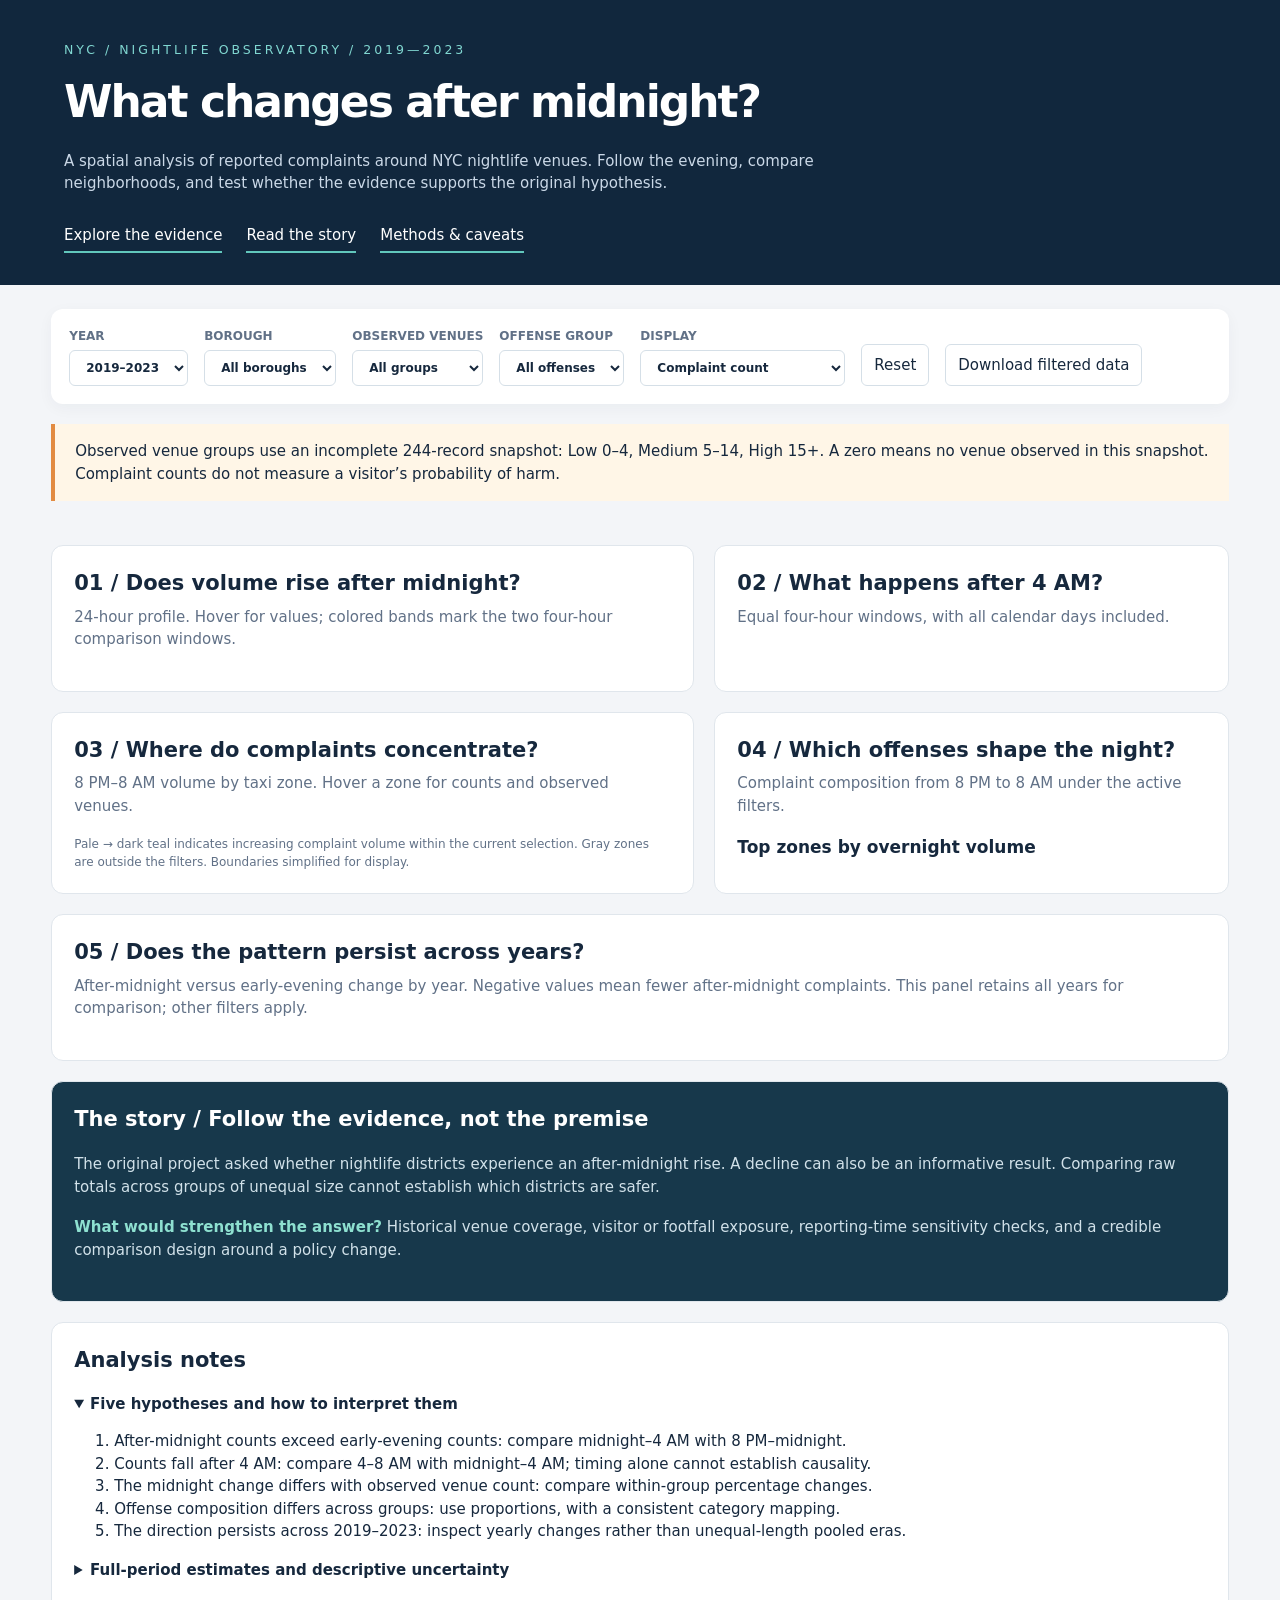
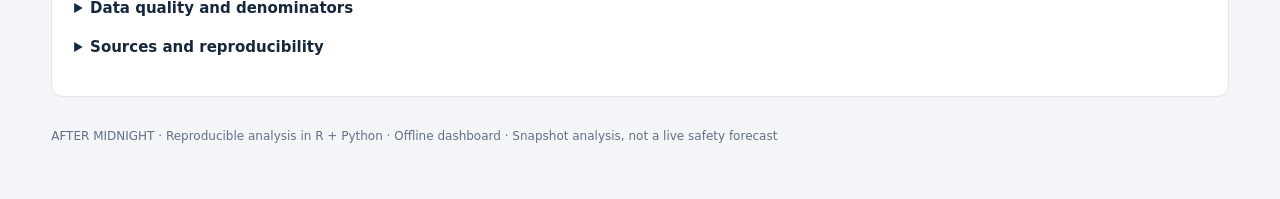
==== python/dashboard.html @ 9c0d2d2e "Add reproducible R and Python nightlife analysis with interactive dashboard" ====
<!doctype html><html lang="en"><meta charset="utf-8"><meta name="viewport" content="width=device-width,initial-scale=1"><title>After Midnight | NYC Nightlife Observatory</title>
<style>
:root{--bg:#f3f5f8;--ink:#16283d;--muted:#617187;--teal:#087f8c;--orange:#e28b42;--purple:#7970bd}*{box-sizing:border-box}body{margin:0;background:var(--bg);color:var(--ink);font:15px/1.5 system-ui,sans-serif}header{padding:38px 5vw 32px;background:#11273d;color:white}header small{letter-spacing:3px;color:#80d7d1}h1{font-size:44px;letter-spacing:-2px;margin:8px 0}header p{max-width:850px;color:#cad8e7}nav{display:flex;gap:24px;margin-top:24px}a{color:inherit}nav a{text-decoration:none;border-bottom:2px solid #61c7bc;padding:5px 0}main{max-width:1500px;margin:auto;padding:24px 4vw}.filters{display:flex;flex-wrap:wrap;gap:16px;align-items:end;background:white;padding:18px;border-radius:12px;position:sticky;top:0;z-index:3;box-shadow:0 4px 15px #19364d0b}label{font-size:12px;font-weight:650;color:var(--muted);display:grid;gap:5px}select,button{font:inherit;padding:9px 12px;border:1px solid #d5dfe7;border-radius:6px;background:white;color:var(--ink)}button{cursor:pointer}.cards{display:grid;grid-template-columns:repeat(4,1fr);gap:16px;margin:22px 0}.card,.panel{background:white;border:1px solid #e0e6ec;border-radius:12px;padding:22px}.card strong{display:block;font-size:30px;letter-spacing:-1px}.card span,.sub{font-size:12px;color:var(--muted)}.grid{display:grid;grid-template-columns:1.25fr 1fr;gap:20px;margin:20px 0}h2{font-size:21px;margin:0 0 6px}h3{font-size:17px;margin:0 0 8px}.panel p{color:var(--muted);margin:0 0 18px}.note{background:#fff6e7;border-left:4px solid var(--orange);padding:16px 20px;margin:20px 0}.story{background:#17384b;color:white}.story p{color:#d1e1e9}.story strong{color:#8ee0d0}svg{width:100%;height:auto;display:block}svg text{font-family:system-ui;fill:#627288;font-size:12px}svg .mark{cursor:pointer}svg .mark:hover{opacity:.7}table{width:100%;border-collapse:collapse;font-size:13px}th,td{text-align:left;padding:10px;border-bottom:1px solid #e4eaf0}th{color:var(--muted)}.legend{display:flex;gap:16px;font-size:12px;margin:12px 0}.dot{width:10px;height:10px;display:inline-block;border-radius:50%;margin-right:5px}footer{color:var(--muted);font-size:12px;padding:30px 0}.wide{grid-column:1/-1}#tooltip{position:fixed;pointer-events:none;display:none;background:#10283d;color:white;padding:10px;border-radius:7px;z-index:10;max-width:270px;font-size:13px}details{margin:16px 0}summary{cursor:pointer;font-weight:650}.empty{padding:40px;color:#667} @media(max-width:850px){.grid{grid-template-columns:1fr}.cards{grid-template-columns:1fr 1fr}h1{font-size:34px}.filters{position:static}}
</style>
<header><small>NYC / NIGHTLIFE OBSERVATORY / 2019—2023</small><h1>What changes after midnight?</h1><p>A spatial analysis of reported complaints around NYC nightlife venues. Follow the evening, compare neighborhoods, and test whether the evidence supports the original hypothesis.</p><nav><a href="#explore">Explore the evidence</a><a href="#story">Read the story</a><a href="#methods">Methods & caveats</a></nav></header>
<main><div class="filters"><label>YEAR<select id="year"><option value="all">2019–2023</option><option>2019</option><option>2020</option><option>2021</option><option>2022</option><option>2023</option></select></label><label>BOROUGH<select id="borough"><option value="all">All boroughs</option></select></label><label>OBSERVED VENUES<select id="cohort"><option value="all">All groups</option><option>Low</option><option>Medium</option><option>High</option></select></label><label>OFFENSE GROUP<select id="type"><option value="all">All offenses</option><option>Property</option><option>Violent</option><option>Disorder</option><option>Drug</option><option>Other</option></select></label><label>DISPLAY<select id="metric"><option value="count">Complaint count</option><option value="rate">Per zone / calendar day</option></select></label><button id="reset">Reset</button><button id="download">Download filtered data</button></div>
<div class="note">Observed venue groups use an incomplete 244-record snapshot: Low 0–4, Medium 5–14, High 15+. A zero means no venue observed in this snapshot. Complaint counts do not measure a visitor’s probability of harm.</div>
<div class="cards" id="cards"></div>
<section id="explore" class="grid"><div class="panel"><h2>01 / Does volume rise after midnight?</h2><p>24-hour profile. Hover for values; colored bands mark the two four-hour comparison windows.</p><div id="hour"></div></div><div class="panel"><h2>02 / What happens after 4 AM?</h2><p>Equal four-hour windows, with all calendar days included.</p><div id="windows"></div><p id="answer"></p></div><div class="panel"><h2>03 / Where do complaints concentrate?</h2><p>8 PM–8 AM volume by taxi zone. Hover a zone for counts and observed venues.</p><div id="map"></div><div class="sub">Pale → dark teal indicates increasing complaint volume within the current selection. Gray zones are outside the filters. Boundaries simplified for display.</div></div><div class="panel"><h2>04 / Which offenses shape the night?</h2><p>Complaint composition from 8 PM to 8 AM under the active filters.</p><div id="types"></div><h3>Top zones by overnight volume</h3><div id="ranking"></div></div><div class="panel wide"><h2>05 / Does the pattern persist across years?</h2><p>After-midnight versus early-evening change by year. Negative values mean fewer after-midnight complaints. This panel retains all years for comparison; other filters apply.</p><div id="years"></div></div></section>
<section id="story" class="panel story"><h2>The story / Follow the evidence, not the premise</h2><p id="storyText"></p><p>The original project asked whether nightlife districts experience an after-midnight rise. A decline can also be an informative result. Comparing raw totals across groups of unequal size cannot establish which districts are safer.</p><p><strong>What would strengthen the answer?</strong> Historical venue coverage, visitor or footfall exposure, reporting-time sensitivity checks, and a credible comparison design around a policy change.</p></section>
<section id="methods" class="panel" style="margin-top:20px"><h2>Analysis notes</h2><details open><summary>Five hypotheses and how to interpret them</summary><ol><li>After-midnight counts exceed early-evening counts: compare midnight–4 AM with 8 PM–midnight.</li><li>Counts fall after 4 AM: compare 4–8 AM with midnight–4 AM; timing alone cannot establish causality.</li><li>The midnight change differs with observed venue count: compare within-group percentage changes.</li><li>Offense composition differs across groups: use proportions, with a consistent category mapping.</li><li>The direction persists across 2019–2023: inspect yearly changes rather than unequal-length pooled eras.</li></ol></details><details><summary>Full-period estimates and descriptive uncertainty</summary><p>These estimates use all years, boroughs and offenses, independent of the filters. Paired-month bootstrap, 2,000 draws, seed 9750. Month resampling does not account for serial correlation, venue-selection bias or exposure.</p><div id="inference"></div></details><details><summary>Data quality and denominators</summary><p id="audit"></p><p>Spatial joins use point-in-polygon only. Unmatched and ambiguous points are excluded and counted. Taxi polygons sharing an ID are dissolved. Calendar dates follow recorded occurrence start dates; no overnight business-date reassignment is used. Rates divide counts by selected zones and calendar days, not people. Daylight-saving exposure is not adjusted. Crime categories are analytical groupings, not legal classifications. The historical venue snapshot is applied to all years and does not establish historical venue presence.</p></details><details><summary>Sources and reproducibility</summary><p>Built from the original local RDS snapshots referenced by NightlifeAnalytics.qmd. See the repository README, source audit, data dictionary and source hashes. <a href="https://data.cityofnewyork.us/Public-Safety/NYPD-Complaint-Data-Historic/qgea-i56i/about_data">NYPD data documentation</a> · <a href="https://www.nyc.gov/site/tlc/about/tlc-trip-record-data.page">TLC boundaries</a>. No individual complaint coordinates are embedded in this dashboard.</p></details></section><footer>AFTER MIDNIGHT · Reproducible analysis in R + Python · Offline dashboard · Snapshot analysis, not a live safety forecast</footer></main><div id="tooltip"></div>
<script>
const D=__DATA__;const $=id=>document.getElementById(id), colors=['#087f8c','#e28b42','#7970bd','#698ea5','#adc2c9'];const Z=Object.fromEntries(D.zones.map(z=>[z.LocationID,z]));const fmt=n=>Number(n).toLocaleString(undefined,{maximumFractionDigits:2});const pc=(a,b)=>a?(100*(b/a-1)):null;const pp=n=>n===null?'Not estimable':`${n>0?'+':''}${n.toFixed(1)}%`;const esc=s=>String(s).replaceAll('&','&amp;').replaceAll('<','&lt;').replaceAll('"','&quot;');
[...new Set(D.zones.map(z=>z.borough))].sort().forEach(b=>$('borough').insertAdjacentHTML('beforeend',`<option>${esc(b)}</option>`));
function svg(content,h=270){return `<svg viewBox="0 0 650 ${h}" role="img">${content}</svg>`}function tip(s){return `class="mark" data-tip="${esc(s)}"`}
function bars(values,labels,denom=1){const max=Math.max(...values,1);return svg(values.map((v,i)=>{let y=25+i*44;return `<text x="0" y="${y+18}">${labels[i]}</text><rect ${tip(labels[i]+': '+fmt(v/denom))} x="150" y="${y}" width="${v/max*390}" height="26" rx="4" fill="${colors[i%5]}"/><text x="550" y="${y+18}">${fmt(v/denom)}</text>`}).join(''),values.length*44+45)}
let filtered=[];
function render(){let year=$('year').value,b=$('borough').value,c=$('cohort').value,t=$('type').value;let zs=D.zones.filter(z=>(b==='all'||z.borough===b)&&(c==='all'||z.cohort===c));let ids=new Set(zs.map(z=>z.LocationID));let base=D.rows.filter(r=>ids.has(r[1])&&(t==='all'||r[3]===t));filtered=base.filter(r=>year==='all'||r[0]===+year);let days=year==='all'?1826:(+year===2020?366:365);let den=$('metric').value==='rate'?Math.max(1,zs.length)*days:1;let h=Array(24).fill(0),types={},zone={},night=0;filtered.forEach(r=>{h[r[2]]+=r[4];if(r[2]>=20||r[2]<8){night+=r[4];types[r[3]]=(types[r[3]]||0)+r[4];zone[r[1]]=(zone[r[1]]||0)+r[4]}});let early=h.slice(20).reduce((a,b)=>a+b,0),mid=h.slice(0,4).reduce((a,b)=>a+b,0),late=h.slice(4,8).reduce((a,b)=>a+b,0);let change=pc(early,mid),close=pc(mid,late);$('cards').innerHTML=[[fmt(night),'Overnight complaints · 8 PM–8 AM'],[pp(change),'Midnight vs early evening'],[pp(close),'4–8 AM vs midnight–4 AM'],[zs.length,'Taxi zones in selection']].map(([v,l])=>`<div class="card"><strong>${v}</strong><span>${l}</span></div>`).join('');
let max=Math.max(...h,1),pts=h.map((v,i)=>`${45+i*24.5},${235-v/max*185}`);$('hour').innerHTML=svg(`<rect x="44" y="30" width="88" height="205" fill="#e8f4f2"/><rect x="535" y="30" width="88" height="205" fill="#fff1e3"/>`+[0,.5,1].map(f=>`<line x1="45" x2="615" y1="${235-f*185}" y2="${235-f*185}" stroke="#e2e8ee"/><text x="0" y="${239-f*185}">${fmt(max*f/den)}</text>`).join('')+`<polyline points="${pts.join(' ')}" fill="none" stroke="#087f8c" stroke-width="3"/>`+h.map((v,i)=>`<circle ${tip(`${i}:00 — ${fmt(v/den)} ${den===1?'complaints':'per zone/day'}`)} cx="${45+i*24.5}" cy="${235-v/max*185}" r="4" fill="#087f8c"/>`+(i%4===0?`<text x="${40+i*24.5}" y="260">${i}:00</text>`:'')).join(''));
$('windows').innerHTML=bars([early,mid,late],['8 PM–midnight','Midnight–4 AM','4 AM–8 AM'],den);$('answer').textContent=`After-midnight change: ${pp(change)}. Post-4 AM change: ${pp(close)}. ${den===1?'Values are complaint counts.':'Values are complaints per zone per calendar day in each four-hour window.'}`;
let tv=Object.entries(types).sort((a,b)=>b[1]-a[1]);$('types').innerHTML=tv.length?bars(tv.map(x=>x[1]/night*100),tv.map(x=>x[0]+' (%)')):'<p class="empty">No complaints in this selection.</p>';
$('ranking').innerHTML='<table><tr><th>Taxi zone</th><th>Complaints</th><th>Observed venues</th></tr>'+Object.entries(zone).sort((a,b)=>b[1]-a[1]).slice(0,6).map(([id,n])=>`<tr><td>${esc(Z[id].zone)}</td><td>${fmt(n)}</td><td>${Z[id].venues}</td></tr>`).join('')+'</table>';
let zmax=Math.max(...Object.values(zone),1);let project=([lon,lat])=>[(lon+74.27)*1040+10,(40.93-lat)*1370+10];let path=ring=>ring.map((p,i)=>(i?'L':'M')+project(p).map(x=>x.toFixed(1)).join(',')).join(' ')+'Z';$('map').innerHTML=svg(D.geo.features.map(f=>{let id=f.properties.LocationID,g=f.geometry;let rings=g.type==='MultiPolygon'?g.coordinates.flat():g.coordinates;let n=zone[id]||0;return `<path ${tip(`${Z[id].zone}: ${fmt(n)} overnight complaints; ${Z[id].venues} observed venues`)} d="${rings.map(path).join(' ')}" fill="${ids.has(id)?`hsl(184 65% ${94-58*Math.sqrt(n/zmax)}%)`:'#e9edf1'}" stroke="white" stroke-width=".7" fill-rule="evenodd"/>`}).join(''),590);
let yr=[2019,2020,2021,2022,2023].map(y=>{let a=0,m=0;base.forEach(r=>{if(r[0]===y){if(r[2]>=20)a+=r[4];if(r[2]<4)m+=r[4]}});return [y,pc(a,m)]});$('years').innerHTML='<table><tr>'+yr.map(([y])=>`<th>${y}</th>`).join('')+'</tr><tr>'+yr.map(([y,v])=>`<td style="font-size:26px;color:var(--teal)">${pp(v)}</td>`).join('')+'</tr></table>';
$('storyText').innerHTML=`In the current selection, <strong>${fmt(early)}</strong> complaints occurred from 8 PM to midnight, compared with <strong>${fmt(mid)}</strong> from midnight to 4 AM: <strong>${pp(change)}</strong>. The next four hours contain <strong>${fmt(late)}</strong> complaints. ${change===null?'The baseline is zero, so a percentage change cannot be calculated.':change<0?'The after-midnight increase hypothesis is not supported by these descriptive counts.':'The observed count rises after midnight, but this alone does not establish a nightlife effect.'}`;
}
$('inference').innerHTML='<table><tr><th>Group</th><th>Zones</th><th>Midnight change</th><th>95% interval</th></tr>'+D.findings.map(f=>`<tr><td>${f.cohort}</td><td>${f.zones}</td><td>${pp(f.change)}</td><td>${pp(f.interval[0])} to ${pp(f.interval[1])}</td></tr>`).join('')+'</table>';
$('audit').textContent=`Raw records: ${fmt(D.audit.raw_rows)}. Duplicate complaint IDs removed: ${fmt(D.audit.duplicate_ids)}. Invalid/out-of-scope records: ${fmt(D.audit.invalid_or_outside_scope)}. Unmatched spatial records: ${fmt(D.audit.unmatched_complaints)}. Matched records: ${fmt(D.audit.matched_rows)}. Venue points unmatched: ${D.audit.venues_unmatched}.`;
document.querySelectorAll('select').forEach(e=>e.onchange=render);$('reset').onclick=()=>{document.querySelectorAll('select').forEach(e=>e.selectedIndex=0);render()};$('download').onclick=()=>{let csv='year,zone_id,hour,offense_group,complaints\n'+filtered.map(r=>r.join(',')).join('\n');let a=document.createElement('a'),u=URL.createObjectURL(new Blob([csv],{type:'text/csv'}));a.href=u;a.download='filtered-complaints.csv';a.click();setTimeout(()=>URL.revokeObjectURL(u),1000)};
document.addEventListener('mousemove',e=>{let el=e.target.closest('[data-tip]');$('tooltip').style.display=el?'block':'none';if(el){$('tooltip').textContent=el.dataset.tip;$('tooltip').style.left=Math.min(e.clientX+12,innerWidth-280)+'px';$('tooltip').style.top=Math.min(e.clientY+12,innerHeight-100)+'px'}});render();
</script></html>
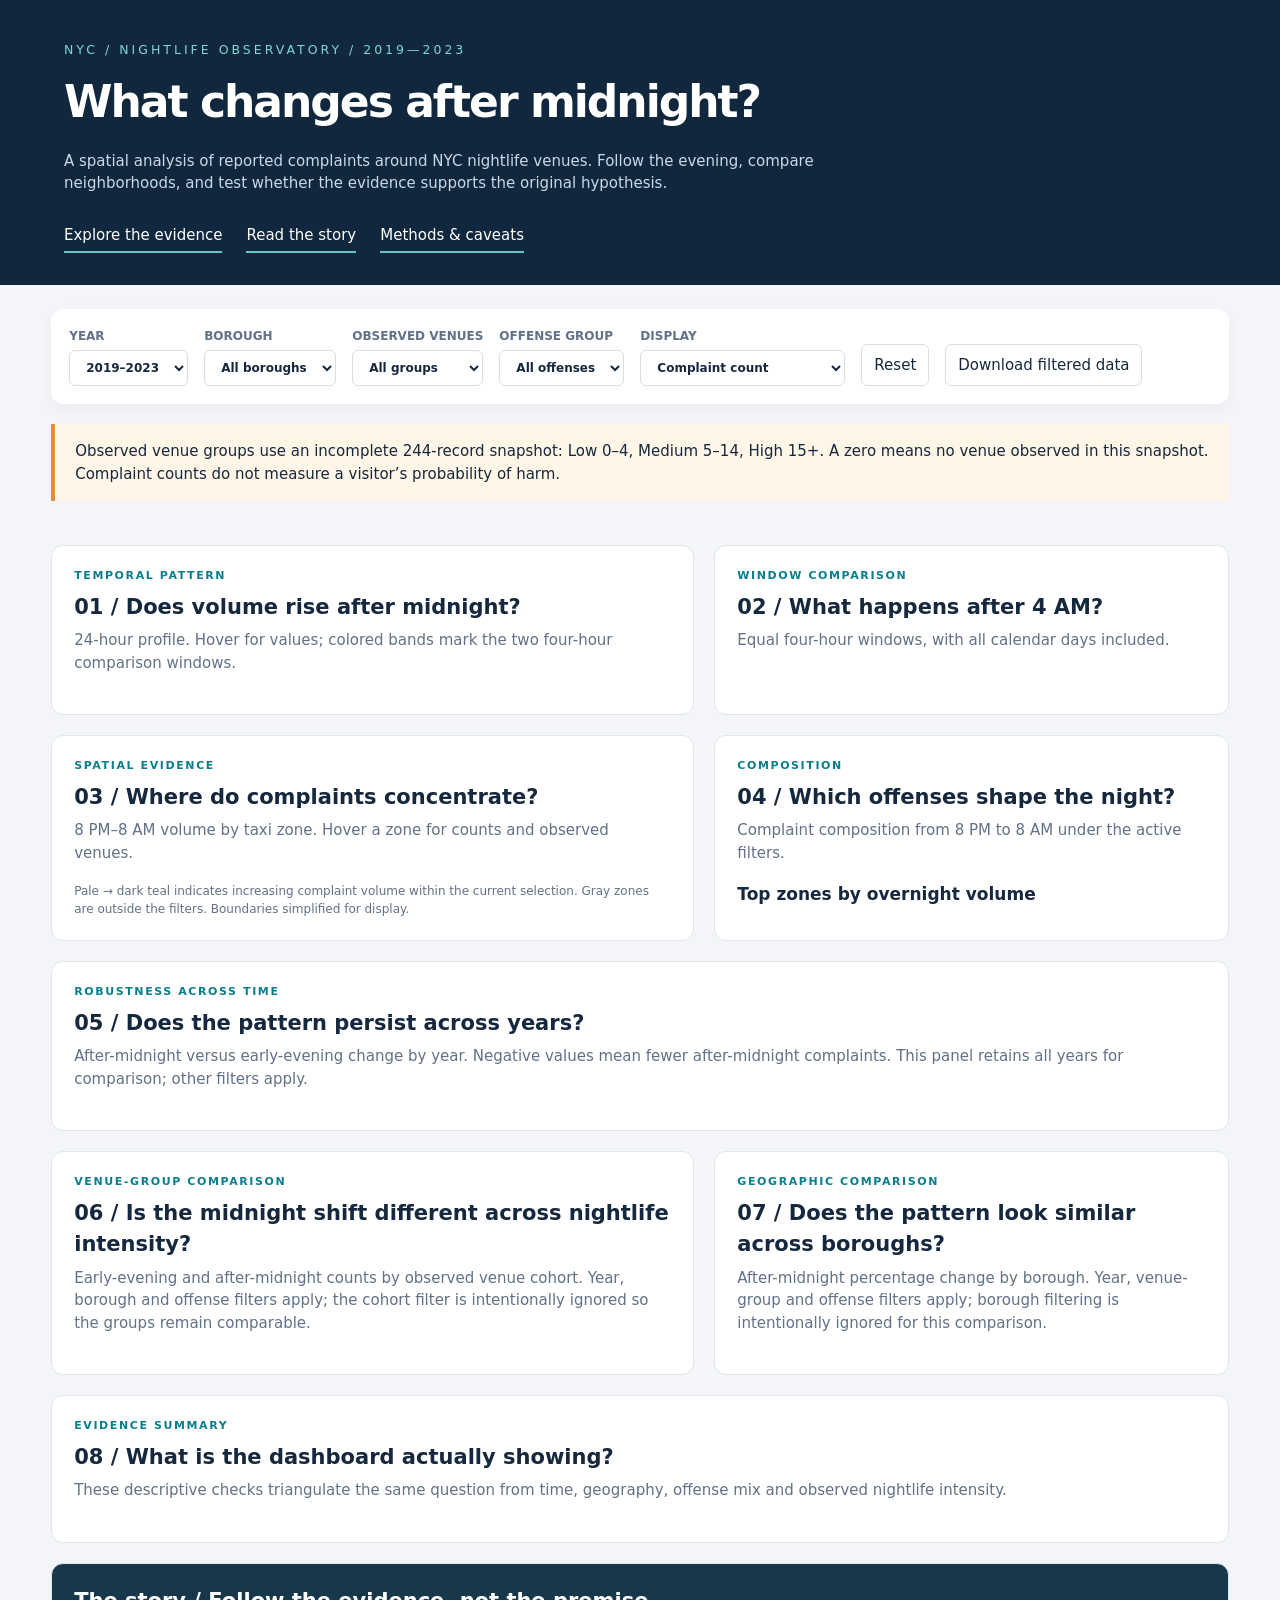
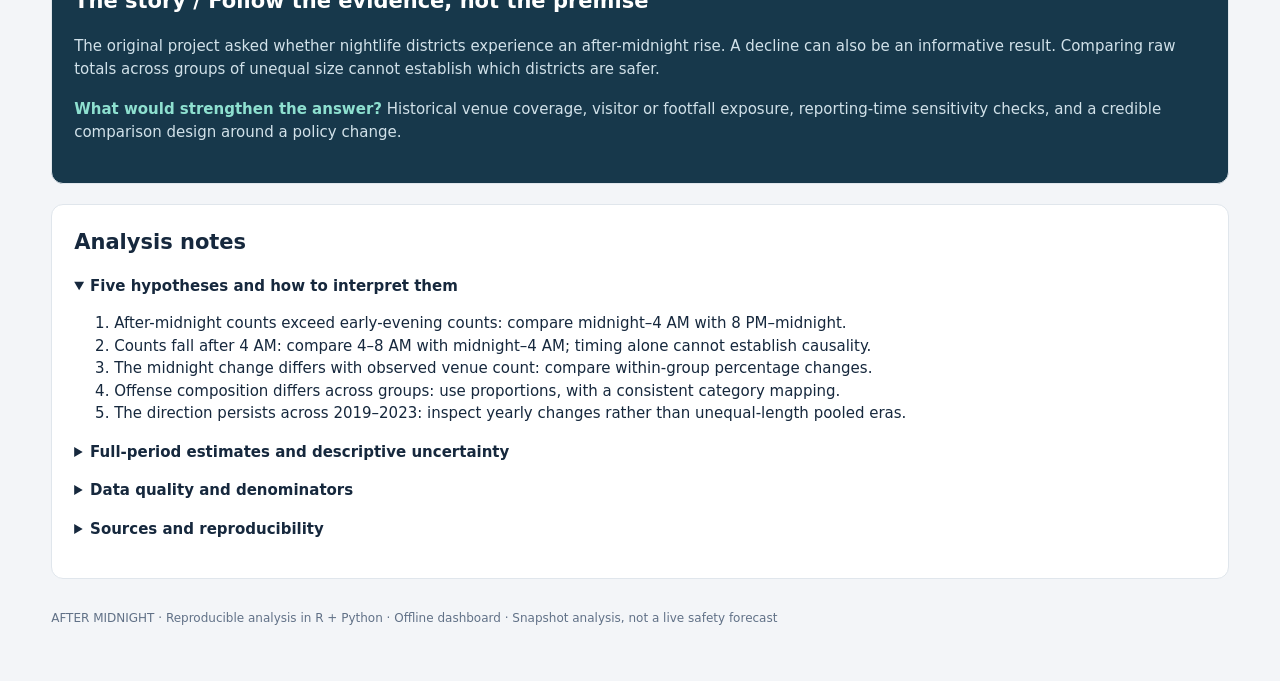
==== commit 6d7f0cee: "feat: deepen dashboard visual evidence" ====
--- a/python/dashboard.html
+++ b/python/dashboard.html
@@ -1,12 +1,12 @@
 <!doctype html><html lang="en"><meta charset="utf-8"><meta name="viewport" content="width=device-width,initial-scale=1"><title>After Midnight | NYC Nightlife Observatory</title>
 <style>
-:root{--bg:#f3f5f8;--ink:#16283d;--muted:#617187;--teal:#087f8c;--orange:#e28b42;--purple:#7970bd}*{box-sizing:border-box}body{margin:0;background:var(--bg);color:var(--ink);font:15px/1.5 system-ui,sans-serif}header{padding:38px 5vw 32px;background:#11273d;color:white}header small{letter-spacing:3px;color:#80d7d1}h1{font-size:44px;letter-spacing:-2px;margin:8px 0}header p{max-width:850px;color:#cad8e7}nav{display:flex;gap:24px;margin-top:24px}a{color:inherit}nav a{text-decoration:none;border-bottom:2px solid #61c7bc;padding:5px 0}main{max-width:1500px;margin:auto;padding:24px 4vw}.filters{display:flex;flex-wrap:wrap;gap:16px;align-items:end;background:white;padding:18px;border-radius:12px;position:sticky;top:0;z-index:3;box-shadow:0 4px 15px #19364d0b}label{font-size:12px;font-weight:650;color:var(--muted);display:grid;gap:5px}select,button{font:inherit;padding:9px 12px;border:1px solid #d5dfe7;border-radius:6px;background:white;color:var(--ink)}button{cursor:pointer}.cards{display:grid;grid-template-columns:repeat(4,1fr);gap:16px;margin:22px 0}.card,.panel{background:white;border:1px solid #e0e6ec;border-radius:12px;padding:22px}.card strong{display:block;font-size:30px;letter-spacing:-1px}.card span,.sub{font-size:12px;color:var(--muted)}.grid{display:grid;grid-template-columns:1.25fr 1fr;gap:20px;margin:20px 0}h2{font-size:21px;margin:0 0 6px}h3{font-size:17px;margin:0 0 8px}.panel p{color:var(--muted);margin:0 0 18px}.note{background:#fff6e7;border-left:4px solid var(--orange);padding:16px 20px;margin:20px 0}.story{background:#17384b;color:white}.story p{color:#d1e1e9}.story strong{color:#8ee0d0}svg{width:100%;height:auto;display:block}svg text{font-family:system-ui;fill:#627288;font-size:12px}svg .mark{cursor:pointer}svg .mark:hover{opacity:.7}table{width:100%;border-collapse:collapse;font-size:13px}th,td{text-align:left;padding:10px;border-bottom:1px solid #e4eaf0}th{color:var(--muted)}.legend{display:flex;gap:16px;font-size:12px;margin:12px 0}.dot{width:10px;height:10px;display:inline-block;border-radius:50%;margin-right:5px}footer{color:var(--muted);font-size:12px;padding:30px 0}.wide{grid-column:1/-1}#tooltip{position:fixed;pointer-events:none;display:none;background:#10283d;color:white;padding:10px;border-radius:7px;z-index:10;max-width:270px;font-size:13px}details{margin:16px 0}summary{cursor:pointer;font-weight:650}.empty{padding:40px;color:#667} @media(max-width:850px){.grid{grid-template-columns:1fr}.cards{grid-template-columns:1fr 1fr}h1{font-size:34px}.filters{position:static}}
+:root{--bg:#f3f5f8;--ink:#16283d;--muted:#617187;--teal:#087f8c;--orange:#e28b42;--purple:#7970bd}*{box-sizing:border-box}body{margin:0;background:var(--bg);color:var(--ink);font:15px/1.5 system-ui,sans-serif}header{padding:38px 5vw 32px;background:#11273d;color:white}header small{letter-spacing:3px;color:#80d7d1}h1{font-size:44px;letter-spacing:-2px;margin:8px 0}header p{max-width:850px;color:#cad8e7}nav{display:flex;gap:24px;margin-top:24px}a{color:inherit}nav a{text-decoration:none;border-bottom:2px solid #61c7bc;padding:5px 0}main{max-width:1500px;margin:auto;padding:24px 4vw}.filters{display:flex;flex-wrap:wrap;gap:16px;align-items:end;background:white;padding:18px;border-radius:12px;position:sticky;top:0;z-index:3;box-shadow:0 4px 15px #19364d0b}label{font-size:12px;font-weight:650;color:var(--muted);display:grid;gap:5px}select,button{font:inherit;padding:9px 12px;border:1px solid #d5dfe7;border-radius:6px;background:white;color:var(--ink)}button{cursor:pointer}.cards{display:grid;grid-template-columns:repeat(4,1fr);gap:16px;margin:22px 0}.card,.panel{background:white;border:1px solid #e0e6ec;border-radius:12px;padding:22px}.card strong{display:block;font-size:30px;letter-spacing:-1px}.card span,.sub{font-size:12px;color:var(--muted)}.card{position:relative;overflow:hidden}.card:after{content:'';position:absolute;left:0;right:0;bottom:0;height:3px;background:linear-gradient(90deg,var(--teal),#61c7bc)}.grid{display:grid;grid-template-columns:1.25fr 1fr;gap:20px;margin:20px 0}h2{font-size:21px;margin:0 0 6px}h3{font-size:17px;margin:0 0 8px}.panel p{color:var(--muted);margin:0 0 18px}.note{background:#fff6e7;border-left:4px solid var(--orange);padding:16px 20px;margin:20px 0}.story{background:#17384b;color:white}.story p{color:#d1e1e9}.story strong{color:#8ee0d0}svg{width:100%;height:auto;display:block}svg text{font-family:system-ui;fill:#627288;font-size:12px}svg .mark{cursor:pointer}svg .mark:hover{opacity:.7}table{width:100%;border-collapse:collapse;font-size:13px}th,td{text-align:left;padding:10px;border-bottom:1px solid #e4eaf0}th{color:var(--muted)}.legend{display:flex;gap:16px;font-size:12px;margin:12px 0}.dot{width:10px;height:10px;display:inline-block;border-radius:50%;margin-right:5px}footer{color:var(--muted);font-size:12px;padding:30px 0}.wide{grid-column:1/-1}.eyebrow{font-size:11px;font-weight:750;letter-spacing:1.6px;text-transform:uppercase;color:var(--teal);margin-bottom:7px}.evidence-grid{display:grid;grid-template-columns:repeat(3,1fr);gap:14px;margin:16px 0 0}.evidence{background:#f7fafc;border:1px solid #e1e9ef;border-radius:10px;padding:14px}.evidence strong{display:block;font-size:18px;color:var(--ink)}.evidence span{font-size:12px;color:var(--muted)}#tooltip{position:fixed;pointer-events:none;display:none;background:#10283d;color:white;padding:10px;border-radius:7px;z-index:10;max-width:270px;font-size:13px}details{margin:16px 0}summary{cursor:pointer;font-weight:650}.empty{padding:40px;color:#667} @media(max-width:850px){.grid{grid-template-columns:1fr}.cards{grid-template-columns:1fr 1fr}.evidence-grid{grid-template-columns:1fr}h1{font-size:34px}.filters{position:static}}
 </style>
 <header><small>NYC / NIGHTLIFE OBSERVATORY / 2019—2023</small><h1>What changes after midnight?</h1><p>A spatial analysis of reported complaints around NYC nightlife venues. Follow the evening, compare neighborhoods, and test whether the evidence supports the original hypothesis.</p><nav><a href="#explore">Explore the evidence</a><a href="#story">Read the story</a><a href="#methods">Methods & caveats</a></nav></header>
 <main><div class="filters"><label>YEAR<select id="year"><option value="all">2019–2023</option><option>2019</option><option>2020</option><option>2021</option><option>2022</option><option>2023</option></select></label><label>BOROUGH<select id="borough"><option value="all">All boroughs</option></select></label><label>OBSERVED VENUES<select id="cohort"><option value="all">All groups</option><option>Low</option><option>Medium</option><option>High</option></select></label><label>OFFENSE GROUP<select id="type"><option value="all">All offenses</option><option>Property</option><option>Violent</option><option>Disorder</option><option>Drug</option><option>Other</option></select></label><label>DISPLAY<select id="metric"><option value="count">Complaint count</option><option value="rate">Per zone / calendar day</option></select></label><button id="reset">Reset</button><button id="download">Download filtered data</button></div>
 <div class="note">Observed venue groups use an incomplete 244-record snapshot: Low 0–4, Medium 5–14, High 15+. A zero means no venue observed in this snapshot. Complaint counts do not measure a visitor’s probability of harm.</div>
 <div class="cards" id="cards"></div>
-<section id="explore" class="grid"><div class="panel"><h2>01 / Does volume rise after midnight?</h2><p>24-hour profile. Hover for values; colored bands mark the two four-hour comparison windows.</p><div id="hour"></div></div><div class="panel"><h2>02 / What happens after 4 AM?</h2><p>Equal four-hour windows, with all calendar days included.</p><div id="windows"></div><p id="answer"></p></div><div class="panel"><h2>03 / Where do complaints concentrate?</h2><p>8 PM–8 AM volume by taxi zone. Hover a zone for counts and observed venues.</p><div id="map"></div><div class="sub">Pale → dark teal indicates increasing complaint volume within the current selection. Gray zones are outside the filters. Boundaries simplified for display.</div></div><div class="panel"><h2>04 / Which offenses shape the night?</h2><p>Complaint composition from 8 PM to 8 AM under the active filters.</p><div id="types"></div><h3>Top zones by overnight volume</h3><div id="ranking"></div></div><div class="panel wide"><h2>05 / Does the pattern persist across years?</h2><p>After-midnight versus early-evening change by year. Negative values mean fewer after-midnight complaints. This panel retains all years for comparison; other filters apply.</p><div id="years"></div></div></section>
+<section id="explore" class="grid"><div class="panel"><div class="eyebrow">Temporal pattern</div><h2>01 / Does volume rise after midnight?</h2><p>24-hour profile. Hover for values; colored bands mark the two four-hour comparison windows.</p><div id="hour"></div></div><div class="panel"><div class="eyebrow">Window comparison</div><h2>02 / What happens after 4 AM?</h2><p>Equal four-hour windows, with all calendar days included.</p><div id="windows"></div><p id="answer"></p></div><div class="panel"><div class="eyebrow">Spatial evidence</div><h2>03 / Where do complaints concentrate?</h2><p>8 PM–8 AM volume by taxi zone. Hover a zone for counts and observed venues.</p><div id="map"></div><div class="sub">Pale → dark teal indicates increasing complaint volume within the current selection. Gray zones are outside the filters. Boundaries simplified for display.</div></div><div class="panel"><div class="eyebrow">Composition</div><h2>04 / Which offenses shape the night?</h2><p>Complaint composition from 8 PM to 8 AM under the active filters.</p><div id="types"></div><h3>Top zones by overnight volume</h3><div id="ranking"></div></div><div class="panel wide"><div class="eyebrow">Robustness across time</div><h2>05 / Does the pattern persist across years?</h2><p>After-midnight versus early-evening change by year. Negative values mean fewer after-midnight complaints. This panel retains all years for comparison; other filters apply.</p><div id="years"></div></div><div class="panel"><div class="eyebrow">Venue-group comparison</div><h2>06 / Is the midnight shift different across nightlife intensity?</h2><p>Early-evening and after-midnight counts by observed venue cohort. Year, borough and offense filters apply; the cohort filter is intentionally ignored so the groups remain comparable.</p><div id="cohorts"></div></div><div class="panel"><div class="eyebrow">Geographic comparison</div><h2>07 / Does the pattern look similar across boroughs?</h2><p>After-midnight percentage change by borough. Year, venue-group and offense filters apply; borough filtering is intentionally ignored for this comparison.</p><div id="boroughs"></div></div><div class="panel wide"><div class="eyebrow">Evidence summary</div><h2>08 / What is the dashboard actually showing?</h2><p>These descriptive checks triangulate the same question from time, geography, offense mix and observed nightlife intensity.</p><div class="evidence-grid" id="evidence"></div></div></section>
 <section id="story" class="panel story"><h2>The story / Follow the evidence, not the premise</h2><p id="storyText"></p><p>The original project asked whether nightlife districts experience an after-midnight rise. A decline can also be an informative result. Comparing raw totals across groups of unequal size cannot establish which districts are safer.</p><p><strong>What would strengthen the answer?</strong> Historical venue coverage, visitor or footfall exposure, reporting-time sensitivity checks, and a credible comparison design around a policy change.</p></section>
 <section id="methods" class="panel" style="margin-top:20px"><h2>Analysis notes</h2><details open><summary>Five hypotheses and how to interpret them</summary><ol><li>After-midnight counts exceed early-evening counts: compare midnight–4 AM with 8 PM–midnight.</li><li>Counts fall after 4 AM: compare 4–8 AM with midnight–4 AM; timing alone cannot establish causality.</li><li>The midnight change differs with observed venue count: compare within-group percentage changes.</li><li>Offense composition differs across groups: use proportions, with a consistent category mapping.</li><li>The direction persists across 2019–2023: inspect yearly changes rather than unequal-length pooled eras.</li></ol></details><details><summary>Full-period estimates and descriptive uncertainty</summary><p>These estimates use all years, boroughs and offenses, independent of the filters. Paired-month bootstrap, 2,000 draws, seed 9750. Month resampling does not account for serial correlation, venue-selection bias or exposure.</p><div id="inference"></div></details><details><summary>Data quality and denominators</summary><p id="audit"></p><p>Spatial joins use point-in-polygon only. Unmatched and ambiguous points are excluded and counted. Taxi polygons sharing an ID are dissolved. Calendar dates follow recorded occurrence start dates; no overnight business-date reassignment is used. Rates divide counts by selected zones and calendar days, not people. Daylight-saving exposure is not adjusted. Crime categories are analytical groupings, not legal classifications. The historical venue snapshot is applied to all years and does not establish historical venue presence.</p></details><details><summary>Sources and reproducibility</summary><p>Built from the original local RDS snapshots referenced by NightlifeAnalytics.qmd. See the repository README, source audit, data dictionary and source hashes. <a href="https://data.cityofnewyork.us/Public-Safety/NYPD-Complaint-Data-Historic/qgea-i56i/about_data">NYPD data documentation</a> · <a href="https://www.nyc.gov/site/tlc/about/tlc-trip-record-data.page">TLC boundaries</a>. No individual complaint coordinates are embedded in this dashboard.</p></details></section><footer>AFTER MIDNIGHT · Reproducible analysis in R + Python · Offline dashboard · Snapshot analysis, not a live safety forecast</footer></main><div id="tooltip"></div>
 <script>
@@ -22,6 +22,9 @@
 $('ranking').innerHTML='<table><tr><th>Taxi zone</th><th>Complaints</th><th>Observed venues</th></tr>'+Object.entries(zone).sort((a,b)=>b[1]-a[1]).slice(0,6).map(([id,n])=>`<tr><td>${esc(Z[id].zone)}</td><td>${fmt(n)}</td><td>${Z[id].venues}</td></tr>`).join('')+'</table>';
 let zmax=Math.max(...Object.values(zone),1);let project=([lon,lat])=>[(lon+74.27)*1040+10,(40.93-lat)*1370+10];let path=ring=>ring.map((p,i)=>(i?'L':'M')+project(p).map(x=>x.toFixed(1)).join(',')).join(' ')+'Z';$('map').innerHTML=svg(D.geo.features.map(f=>{let id=f.properties.LocationID,g=f.geometry;let rings=g.type==='MultiPolygon'?g.coordinates.flat():g.coordinates;let n=zone[id]||0;return `<path ${tip(`${Z[id].zone}: ${fmt(n)} overnight complaints; ${Z[id].venues} observed venues`)} d="${rings.map(path).join(' ')}" fill="${ids.has(id)?`hsl(184 65% ${94-58*Math.sqrt(n/zmax)}%)`:'#e9edf1'}" stroke="white" stroke-width=".7" fill-rule="evenodd"/>`}).join(''),590);
 let yr=[2019,2020,2021,2022,2023].map(y=>{let a=0,m=0;base.forEach(r=>{if(r[0]===y){if(r[2]>=20)a+=r[4];if(r[2]<4)m+=r[4]}});return [y,pc(a,m)]});$('years').innerHTML='<table><tr>'+yr.map(([y])=>`<th>${y}</th>`).join('')+'</tr><tr>'+yr.map(([y,v])=>`<td style="font-size:26px;color:var(--teal)">${pp(v)}</td>`).join('')+'</tr></table>';
+let cohortRows=['Low','Medium','High'].map(g=>{let gids=new Set(D.zones.filter(z=>(b==='all'||z.borough===b)&&z.cohort===g).map(z=>z.LocationID)),a=0,m=0;D.rows.forEach(r=>{if(gids.has(r[1])&&(year==='all'||r[0]===+year)&&(t==='all'||r[3]===t)){if(r[2]>=20)a+=r[4];if(r[2]<4)m+=r[4]}});return [g,a,m,pc(a,m)]});let cohortMax=Math.max(...cohortRows.flatMap(x=>[x[1],x[2]]),1);$('cohorts').innerHTML=svg(cohortRows.map((x,i)=>{let y=35+i*72,wa=x[1]/cohortMax*330,wm=x[2]/cohortMax*330;return `<text x="0" y="${y+14}">${x[0]}</text><rect ${tip(`${x[0]} early evening: ${fmt(x[1])}`)} x="95" y="${y}" width="${wa}" height="18" rx="3" fill="#e28b42"/><rect ${tip(`${x[0]} after midnight: ${fmt(x[2])}`)} x="95" y="${y+25}" width="${wm}" height="18" rx="3" fill="#087f8c"/><text x="440" y="${y+31}" style="font-size:16px;fill:#16283d">${pp(x[3])}</text>`}).join('')+`<text x="95" y="255">orange = 8 PM–midnight · teal = midnight–4 AM · label = change</text>`,275);
+let boroughRows=[...new Set(D.zones.map(z=>z.borough))].sort().map(bg=>{let bids=new Set(D.zones.filter(z=>z.borough===bg&&(c==='all'||z.cohort===c)).map(z=>z.LocationID)),a=0,m=0;D.rows.forEach(r=>{if(bids.has(r[1])&&(year==='all'||r[0]===+year)&&(t==='all'||r[3]===t)){if(r[2]>=20)a+=r[4];if(r[2]<4)m+=r[4]}});return [bg,pc(a,m),a,m]}).filter(x=>x[1]!==null);let lim=Math.max(10,...boroughRows.map(x=>Math.abs(x[1])));$('boroughs').innerHTML=svg(boroughRows.map((x,i)=>{let y=30+i*42,w=Math.abs(x[1])/lim*225,x0=x[1]<0?320-w:320;return `<text x="0" y="${y+17}">${x[0]}</text><rect ${tip(`${x[0]}: ${pp(x[1])}; early ${fmt(x[2])}, midnight ${fmt(x[3])}`)} x="${x0}" y="${y}" width="${w}" height="24" rx="3" fill="${x[1]<0?'#087f8c':'#e28b42'}"/><text x="560" y="${y+17}">${pp(x[1])}</text>`}).join('')+`<line x1="320" x2="320" y1="15" y2="${35+boroughRows.length*42}" stroke="#9eabb6"/><text x="270" y="${35+boroughRows.length*42}">fewer after midnight</text><text x="330" y="${35+boroughRows.length*42}">more</text>`,70+boroughRows.length*42);
+let negativeYears=yr.filter(x=>x[1]!==null&&x[1]<0).length,topType=tv.length?tv[0][0]:'None',topShare=tv.length?tv[0][1]/night*100:0;$('evidence').innerHTML=`<div class="evidence"><strong>${negativeYears}/5 years</strong><span>show fewer complaints after midnight for the active geography/offense selection.</span></div><div class="evidence"><strong>${topType} · ${topShare.toFixed(1)}%</strong><span>is the largest overnight offense group in the active selection.</span></div><div class="evidence"><strong>${zs.length} zones</strong><span>contribute to the current view, making the denominator visible instead of comparing unequal groups blindly.</span></div>`;
 $('storyText').innerHTML=`In the current selection, <strong>${fmt(early)}</strong> complaints occurred from 8 PM to midnight, compared with <strong>${fmt(mid)}</strong> from midnight to 4 AM: <strong>${pp(change)}</strong>. The next four hours contain <strong>${fmt(late)}</strong> complaints. ${change===null?'The baseline is zero, so a percentage change cannot be calculated.':change<0?'The after-midnight increase hypothesis is not supported by these descriptive counts.':'The observed count rises after midnight, but this alone does not establish a nightlife effect.'}`;
 }
 $('inference').innerHTML='<table><tr><th>Group</th><th>Zones</th><th>Midnight change</th><th>95% interval</th></tr>'+D.findings.map(f=>`<tr><td>${f.cohort}</td><td>${f.zones}</td><td>${pp(f.change)}</td><td>${pp(f.interval[0])} to ${pp(f.interval[1])}</td></tr>`).join('')+'</table>';
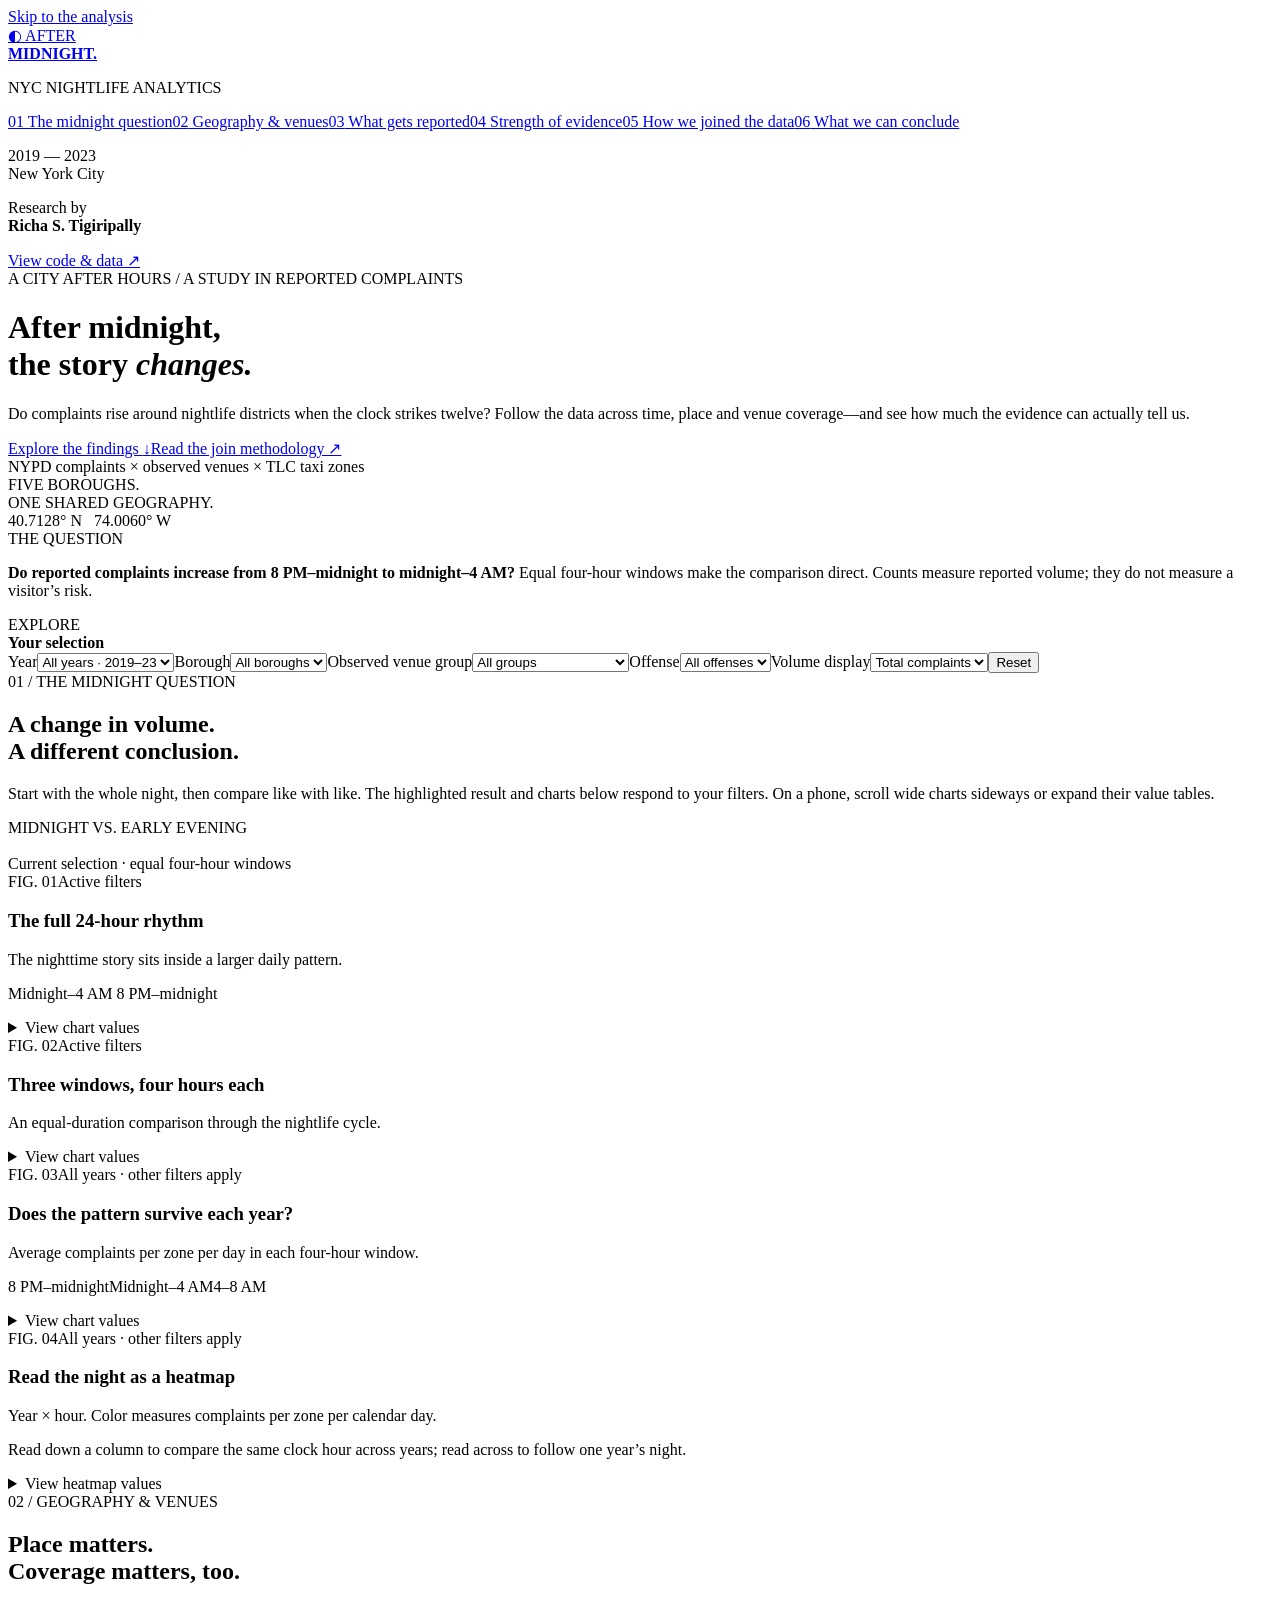
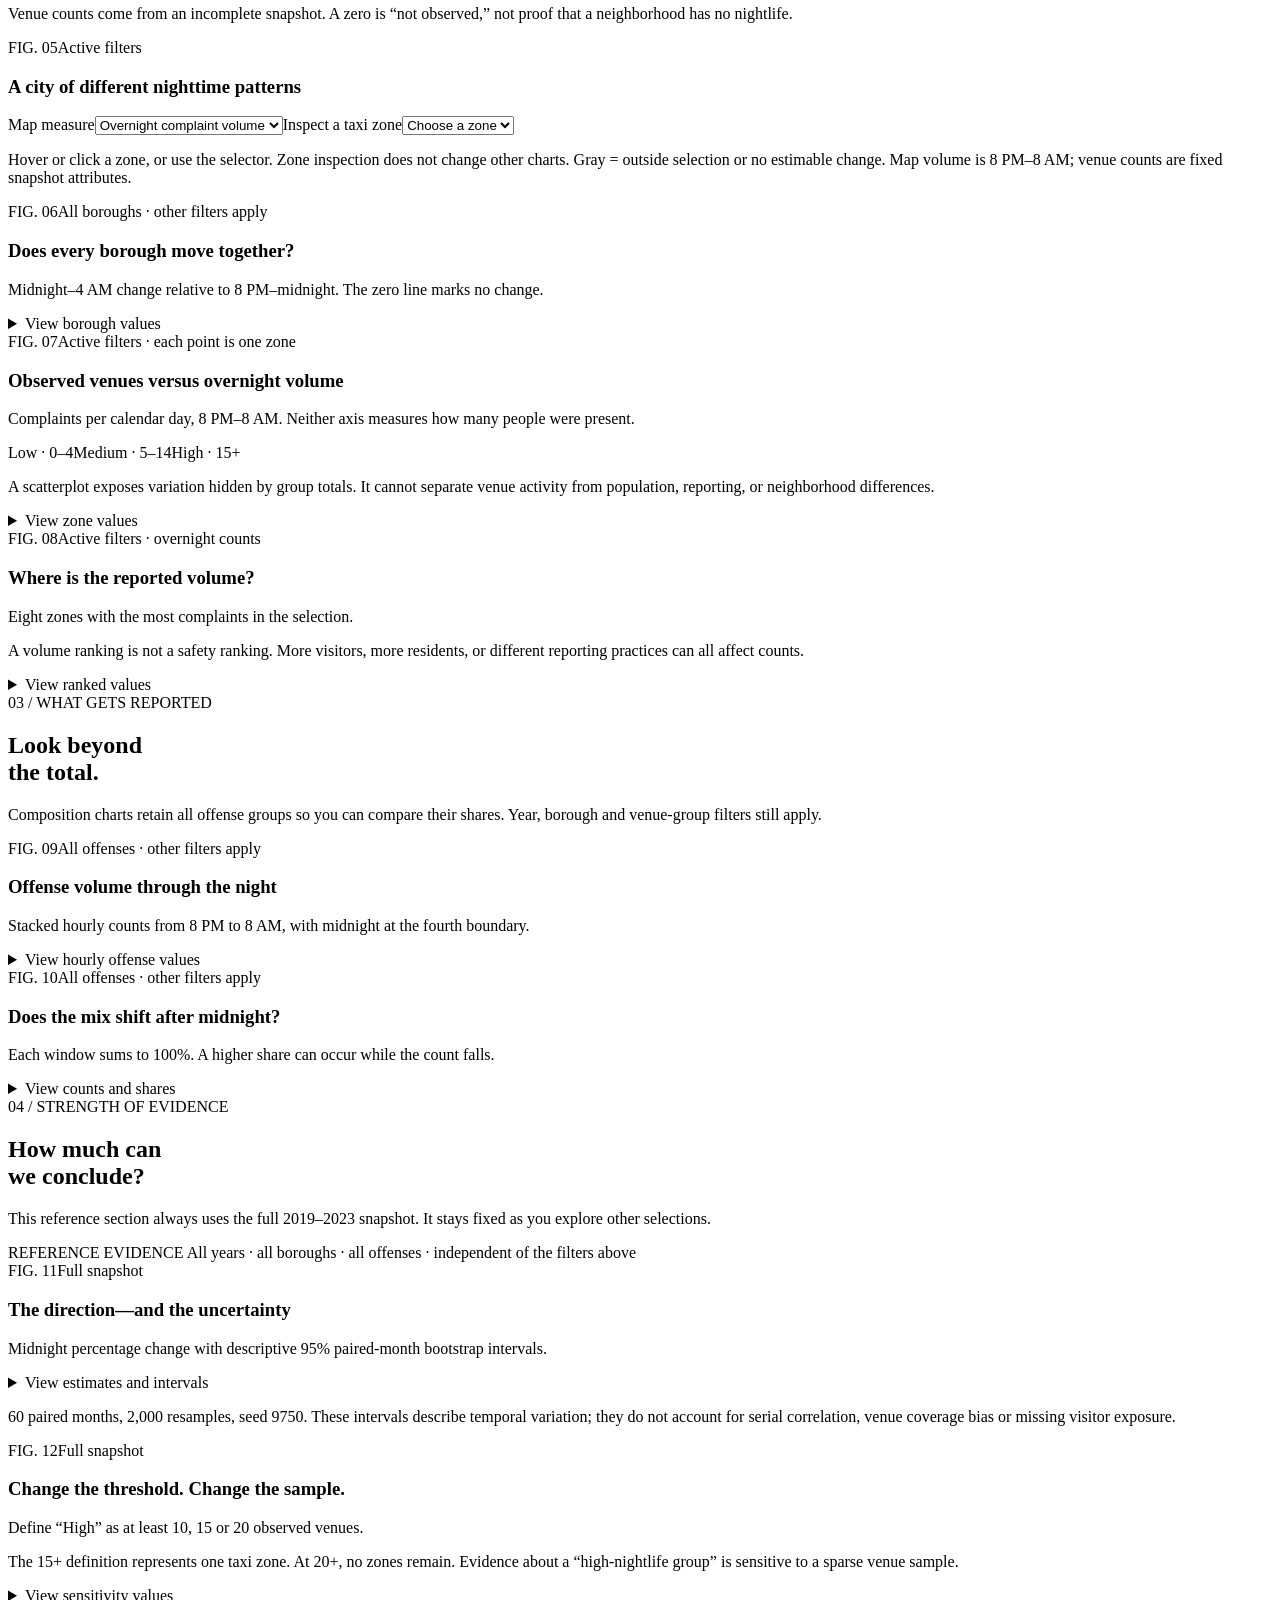
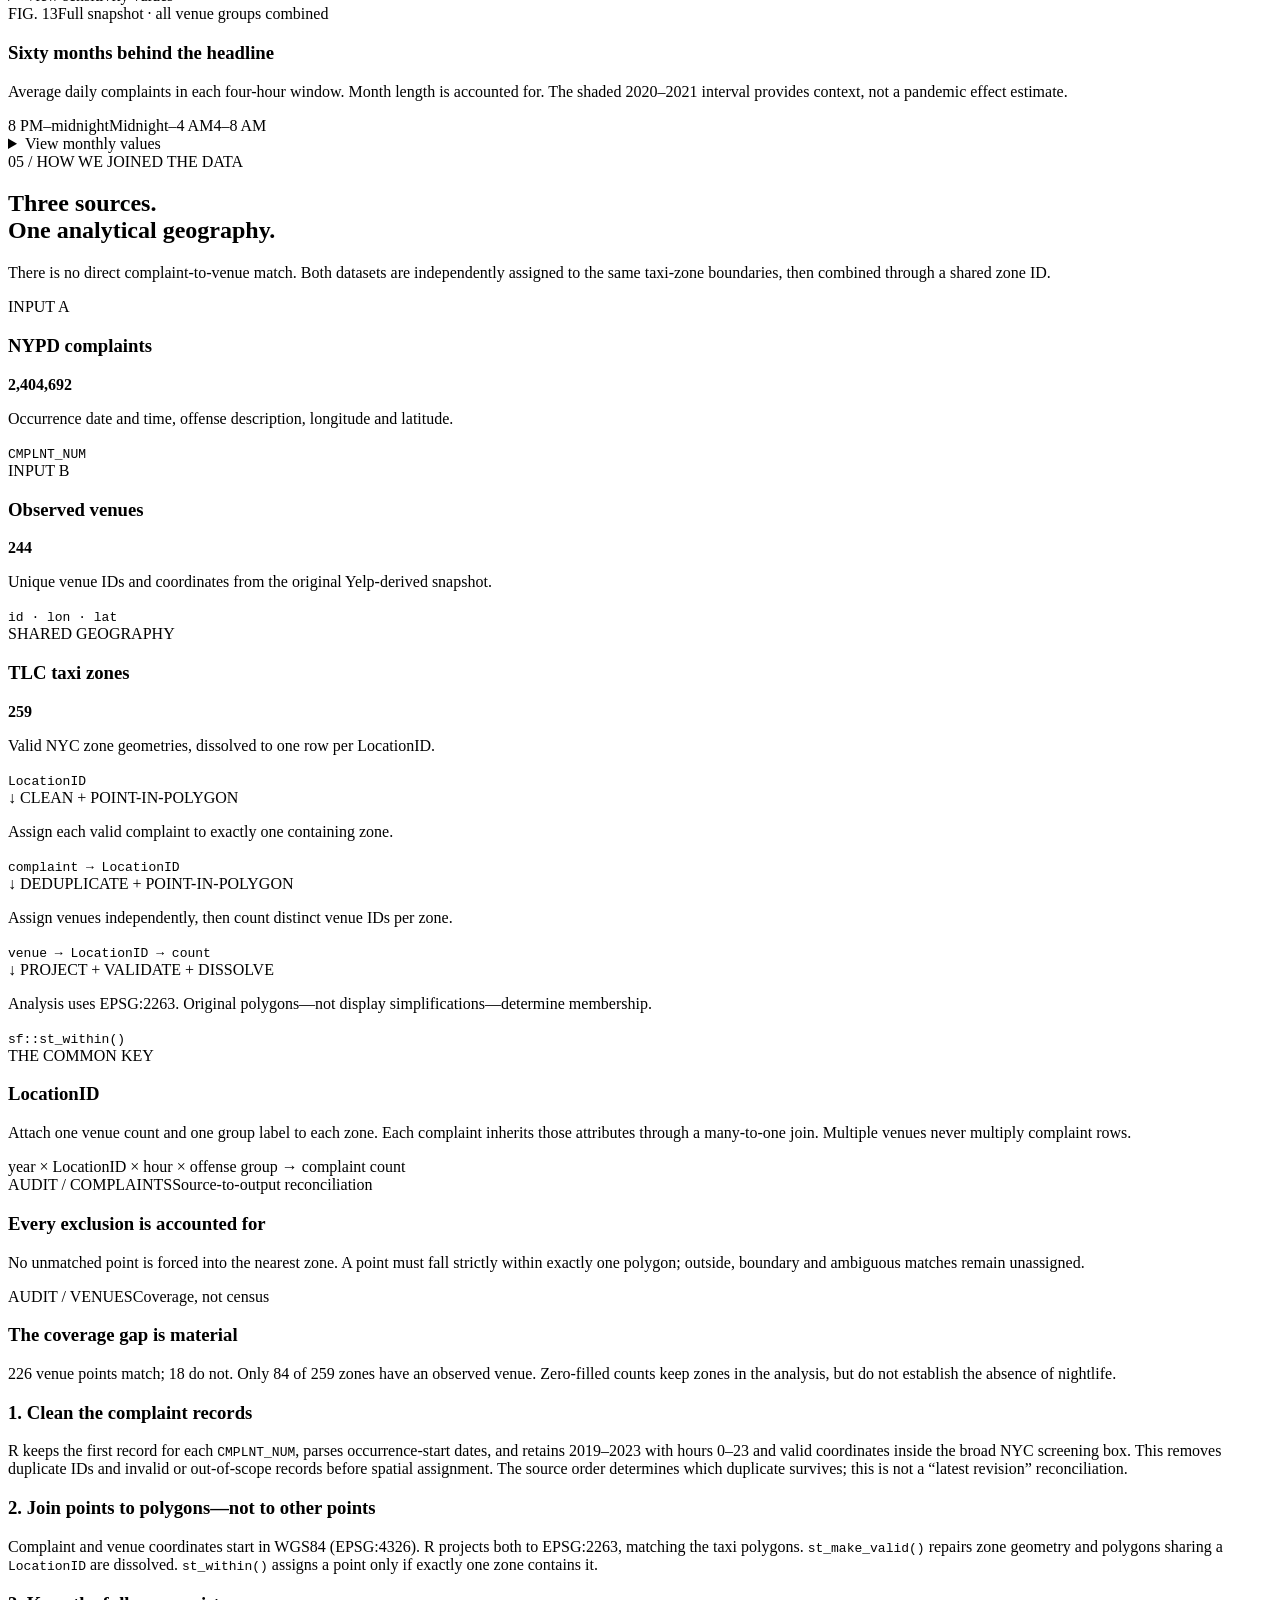
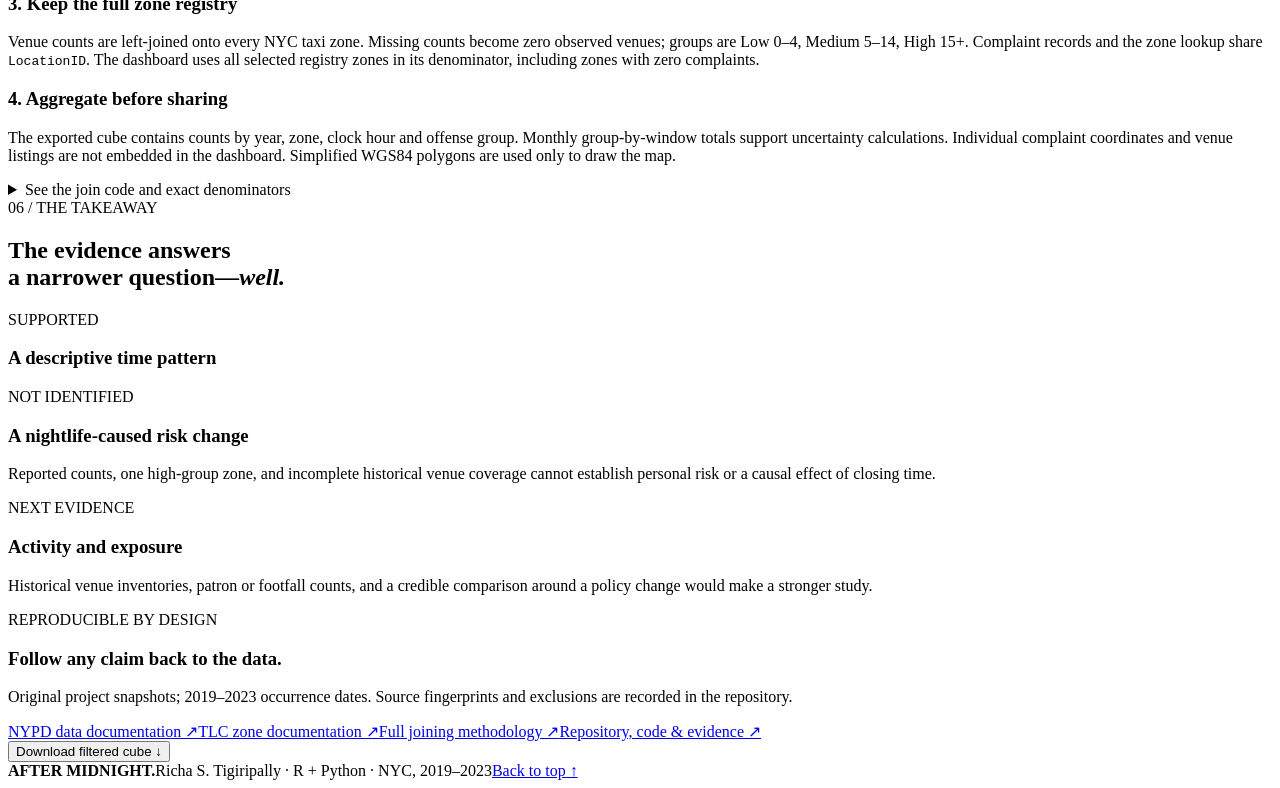
==== commit 1b0e8a4c: "Redesign nightlife dashboard with 13 figures, richer evidence and join methodology" ====
--- a/python/dashboard.html
+++ b/python/dashboard.html
@@ -1,34 +1,43 @@
-<!doctype html><html lang="en"><meta charset="utf-8"><meta name="viewport" content="width=device-width,initial-scale=1"><title>After Midnight | NYC Nightlife Observatory</title>
-<style>
-:root{--bg:#f3f5f8;--ink:#16283d;--muted:#617187;--teal:#087f8c;--orange:#e28b42;--purple:#7970bd}*{box-sizing:border-box}body{margin:0;background:var(--bg);color:var(--ink);font:15px/1.5 system-ui,sans-serif}header{padding:38px 5vw 32px;background:#11273d;color:white}header small{letter-spacing:3px;color:#80d7d1}h1{font-size:44px;letter-spacing:-2px;margin:8px 0}header p{max-width:850px;color:#cad8e7}nav{display:flex;gap:24px;margin-top:24px}a{color:inherit}nav a{text-decoration:none;border-bottom:2px solid #61c7bc;padding:5px 0}main{max-width:1500px;margin:auto;padding:24px 4vw}.filters{display:flex;flex-wrap:wrap;gap:16px;align-items:end;background:white;padding:18px;border-radius:12px;position:sticky;top:0;z-index:3;box-shadow:0 4px 15px #19364d0b}label{font-size:12px;font-weight:650;color:var(--muted);display:grid;gap:5px}select,button{font:inherit;padding:9px 12px;border:1px solid #d5dfe7;border-radius:6px;background:white;color:var(--ink)}button{cursor:pointer}.cards{display:grid;grid-template-columns:repeat(4,1fr);gap:16px;margin:22px 0}.card,.panel{background:white;border:1px solid #e0e6ec;border-radius:12px;padding:22px}.card strong{display:block;font-size:30px;letter-spacing:-1px}.card span,.sub{font-size:12px;color:var(--muted)}.card{position:relative;overflow:hidden}.card:after{content:'';position:absolute;left:0;right:0;bottom:0;height:3px;background:linear-gradient(90deg,var(--teal),#61c7bc)}.grid{display:grid;grid-template-columns:1.25fr 1fr;gap:20px;margin:20px 0}h2{font-size:21px;margin:0 0 6px}h3{font-size:17px;margin:0 0 8px}.panel p{color:var(--muted);margin:0 0 18px}.note{background:#fff6e7;border-left:4px solid var(--orange);padding:16px 20px;margin:20px 0}.story{background:#17384b;color:white}.story p{color:#d1e1e9}.story strong{color:#8ee0d0}svg{width:100%;height:auto;display:block}svg text{font-family:system-ui;fill:#627288;font-size:12px}svg .mark{cursor:pointer}svg .mark:hover{opacity:.7}table{width:100%;border-collapse:collapse;font-size:13px}th,td{text-align:left;padding:10px;border-bottom:1px solid #e4eaf0}th{color:var(--muted)}.legend{display:flex;gap:16px;font-size:12px;margin:12px 0}.dot{width:10px;height:10px;display:inline-block;border-radius:50%;margin-right:5px}footer{color:var(--muted);font-size:12px;padding:30px 0}.wide{grid-column:1/-1}.eyebrow{font-size:11px;font-weight:750;letter-spacing:1.6px;text-transform:uppercase;color:var(--teal);margin-bottom:7px}.evidence-grid{display:grid;grid-template-columns:repeat(3,1fr);gap:14px;margin:16px 0 0}.evidence{background:#f7fafc;border:1px solid #e1e9ef;border-radius:10px;padding:14px}.evidence strong{display:block;font-size:18px;color:var(--ink)}.evidence span{font-size:12px;color:var(--muted)}#tooltip{position:fixed;pointer-events:none;display:none;background:#10283d;color:white;padding:10px;border-radius:7px;z-index:10;max-width:270px;font-size:13px}details{margin:16px 0}summary{cursor:pointer;font-weight:650}.empty{padding:40px;color:#667} @media(max-width:850px){.grid{grid-template-columns:1fr}.cards{grid-template-columns:1fr 1fr}.evidence-grid{grid-template-columns:1fr}h1{font-size:34px}.filters{position:static}}
-</style>
-<header><small>NYC / NIGHTLIFE OBSERVATORY / 2019—2023</small><h1>What changes after midnight?</h1><p>A spatial analysis of reported complaints around NYC nightlife venues. Follow the evening, compare neighborhoods, and test whether the evidence supports the original hypothesis.</p><nav><a href="#explore">Explore the evidence</a><a href="#story">Read the story</a><a href="#methods">Methods & caveats</a></nav></header>
-<main><div class="filters"><label>YEAR<select id="year"><option value="all">2019–2023</option><option>2019</option><option>2020</option><option>2021</option><option>2022</option><option>2023</option></select></label><label>BOROUGH<select id="borough"><option value="all">All boroughs</option></select></label><label>OBSERVED VENUES<select id="cohort"><option value="all">All groups</option><option>Low</option><option>Medium</option><option>High</option></select></label><label>OFFENSE GROUP<select id="type"><option value="all">All offenses</option><option>Property</option><option>Violent</option><option>Disorder</option><option>Drug</option><option>Other</option></select></label><label>DISPLAY<select id="metric"><option value="count">Complaint count</option><option value="rate">Per zone / calendar day</option></select></label><button id="reset">Reset</button><button id="download">Download filtered data</button></div>
-<div class="note">Observed venue groups use an incomplete 244-record snapshot: Low 0–4, Medium 5–14, High 15+. A zero means no venue observed in this snapshot. Complaint counts do not measure a visitor’s probability of harm.</div>
-<div class="cards" id="cards"></div>
-<section id="explore" class="grid"><div class="panel"><div class="eyebrow">Temporal pattern</div><h2>01 / Does volume rise after midnight?</h2><p>24-hour profile. Hover for values; colored bands mark the two four-hour comparison windows.</p><div id="hour"></div></div><div class="panel"><div class="eyebrow">Window comparison</div><h2>02 / What happens after 4 AM?</h2><p>Equal four-hour windows, with all calendar days included.</p><div id="windows"></div><p id="answer"></p></div><div class="panel"><div class="eyebrow">Spatial evidence</div><h2>03 / Where do complaints concentrate?</h2><p>8 PM–8 AM volume by taxi zone. Hover a zone for counts and observed venues.</p><div id="map"></div><div class="sub">Pale → dark teal indicates increasing complaint volume within the current selection. Gray zones are outside the filters. Boundaries simplified for display.</div></div><div class="panel"><div class="eyebrow">Composition</div><h2>04 / Which offenses shape the night?</h2><p>Complaint composition from 8 PM to 8 AM under the active filters.</p><div id="types"></div><h3>Top zones by overnight volume</h3><div id="ranking"></div></div><div class="panel wide"><div class="eyebrow">Robustness across time</div><h2>05 / Does the pattern persist across years?</h2><p>After-midnight versus early-evening change by year. Negative values mean fewer after-midnight complaints. This panel retains all years for comparison; other filters apply.</p><div id="years"></div></div><div class="panel"><div class="eyebrow">Venue-group comparison</div><h2>06 / Is the midnight shift different across nightlife intensity?</h2><p>Early-evening and after-midnight counts by observed venue cohort. Year, borough and offense filters apply; the cohort filter is intentionally ignored so the groups remain comparable.</p><div id="cohorts"></div></div><div class="panel"><div class="eyebrow">Geographic comparison</div><h2>07 / Does the pattern look similar across boroughs?</h2><p>After-midnight percentage change by borough. Year, venue-group and offense filters apply; borough filtering is intentionally ignored for this comparison.</p><div id="boroughs"></div></div><div class="panel wide"><div class="eyebrow">Evidence summary</div><h2>08 / What is the dashboard actually showing?</h2><p>These descriptive checks triangulate the same question from time, geography, offense mix and observed nightlife intensity.</p><div class="evidence-grid" id="evidence"></div></div></section>
-<section id="story" class="panel story"><h2>The story / Follow the evidence, not the premise</h2><p id="storyText"></p><p>The original project asked whether nightlife districts experience an after-midnight rise. A decline can also be an informative result. Comparing raw totals across groups of unequal size cannot establish which districts are safer.</p><p><strong>What would strengthen the answer?</strong> Historical venue coverage, visitor or footfall exposure, reporting-time sensitivity checks, and a credible comparison design around a policy change.</p></section>
-<section id="methods" class="panel" style="margin-top:20px"><h2>Analysis notes</h2><details open><summary>Five hypotheses and how to interpret them</summary><ol><li>After-midnight counts exceed early-evening counts: compare midnight–4 AM with 8 PM–midnight.</li><li>Counts fall after 4 AM: compare 4–8 AM with midnight–4 AM; timing alone cannot establish causality.</li><li>The midnight change differs with observed venue count: compare within-group percentage changes.</li><li>Offense composition differs across groups: use proportions, with a consistent category mapping.</li><li>The direction persists across 2019–2023: inspect yearly changes rather than unequal-length pooled eras.</li></ol></details><details><summary>Full-period estimates and descriptive uncertainty</summary><p>These estimates use all years, boroughs and offenses, independent of the filters. Paired-month bootstrap, 2,000 draws, seed 9750. Month resampling does not account for serial correlation, venue-selection bias or exposure.</p><div id="inference"></div></details><details><summary>Data quality and denominators</summary><p id="audit"></p><p>Spatial joins use point-in-polygon only. Unmatched and ambiguous points are excluded and counted. Taxi polygons sharing an ID are dissolved. Calendar dates follow recorded occurrence start dates; no overnight business-date reassignment is used. Rates divide counts by selected zones and calendar days, not people. Daylight-saving exposure is not adjusted. Crime categories are analytical groupings, not legal classifications. The historical venue snapshot is applied to all years and does not establish historical venue presence.</p></details><details><summary>Sources and reproducibility</summary><p>Built from the original local RDS snapshots referenced by NightlifeAnalytics.qmd. See the repository README, source audit, data dictionary and source hashes. <a href="https://data.cityofnewyork.us/Public-Safety/NYPD-Complaint-Data-Historic/qgea-i56i/about_data">NYPD data documentation</a> · <a href="https://www.nyc.gov/site/tlc/about/tlc-trip-record-data.page">TLC boundaries</a>. No individual complaint coordinates are embedded in this dashboard.</p></details></section><footer>AFTER MIDNIGHT · Reproducible analysis in R + Python · Offline dashboard · Snapshot analysis, not a live safety forecast</footer></main><div id="tooltip"></div>
-<script>
-const D=__DATA__;const $=id=>document.getElementById(id), colors=['#087f8c','#e28b42','#7970bd','#698ea5','#adc2c9'];const Z=Object.fromEntries(D.zones.map(z=>[z.LocationID,z]));const fmt=n=>Number(n).toLocaleString(undefined,{maximumFractionDigits:2});const pc=(a,b)=>a?(100*(b/a-1)):null;const pp=n=>n===null?'Not estimable':`${n>0?'+':''}${n.toFixed(1)}%`;const esc=s=>String(s).replaceAll('&','&amp;').replaceAll('<','&lt;').replaceAll('"','&quot;');
-[...new Set(D.zones.map(z=>z.borough))].sort().forEach(b=>$('borough').insertAdjacentHTML('beforeend',`<option>${esc(b)}</option>`));
-function svg(content,h=270){return `<svg viewBox="0 0 650 ${h}" role="img">${content}</svg>`}function tip(s){return `class="mark" data-tip="${esc(s)}"`}
-function bars(values,labels,denom=1){const max=Math.max(...values,1);return svg(values.map((v,i)=>{let y=25+i*44;return `<text x="0" y="${y+18}">${labels[i]}</text><rect ${tip(labels[i]+': '+fmt(v/denom))} x="150" y="${y}" width="${v/max*390}" height="26" rx="4" fill="${colors[i%5]}"/><text x="550" y="${y+18}">${fmt(v/denom)}</text>`}).join(''),values.length*44+45)}
-let filtered=[];
-function render(){let year=$('year').value,b=$('borough').value,c=$('cohort').value,t=$('type').value;let zs=D.zones.filter(z=>(b==='all'||z.borough===b)&&(c==='all'||z.cohort===c));let ids=new Set(zs.map(z=>z.LocationID));let base=D.rows.filter(r=>ids.has(r[1])&&(t==='all'||r[3]===t));filtered=base.filter(r=>year==='all'||r[0]===+year);let days=year==='all'?1826:(+year===2020?366:365);let den=$('metric').value==='rate'?Math.max(1,zs.length)*days:1;let h=Array(24).fill(0),types={},zone={},night=0;filtered.forEach(r=>{h[r[2]]+=r[4];if(r[2]>=20||r[2]<8){night+=r[4];types[r[3]]=(types[r[3]]||0)+r[4];zone[r[1]]=(zone[r[1]]||0)+r[4]}});let early=h.slice(20).reduce((a,b)=>a+b,0),mid=h.slice(0,4).reduce((a,b)=>a+b,0),late=h.slice(4,8).reduce((a,b)=>a+b,0);let change=pc(early,mid),close=pc(mid,late);$('cards').innerHTML=[[fmt(night),'Overnight complaints · 8 PM–8 AM'],[pp(change),'Midnight vs early evening'],[pp(close),'4–8 AM vs midnight–4 AM'],[zs.length,'Taxi zones in selection']].map(([v,l])=>`<div class="card"><strong>${v}</strong><span>${l}</span></div>`).join('');
-let max=Math.max(...h,1),pts=h.map((v,i)=>`${45+i*24.5},${235-v/max*185}`);$('hour').innerHTML=svg(`<rect x="44" y="30" width="88" height="205" fill="#e8f4f2"/><rect x="535" y="30" width="88" height="205" fill="#fff1e3"/>`+[0,.5,1].map(f=>`<line x1="45" x2="615" y1="${235-f*185}" y2="${235-f*185}" stroke="#e2e8ee"/><text x="0" y="${239-f*185}">${fmt(max*f/den)}</text>`).join('')+`<polyline points="${pts.join(' ')}" fill="none" stroke="#087f8c" stroke-width="3"/>`+h.map((v,i)=>`<circle ${tip(`${i}:00 — ${fmt(v/den)} ${den===1?'complaints':'per zone/day'}`)} cx="${45+i*24.5}" cy="${235-v/max*185}" r="4" fill="#087f8c"/>`+(i%4===0?`<text x="${40+i*24.5}" y="260">${i}:00</text>`:'')).join(''));
-$('windows').innerHTML=bars([early,mid,late],['8 PM–midnight','Midnight–4 AM','4 AM–8 AM'],den);$('answer').textContent=`After-midnight change: ${pp(change)}. Post-4 AM change: ${pp(close)}. ${den===1?'Values are complaint counts.':'Values are complaints per zone per calendar day in each four-hour window.'}`;
-let tv=Object.entries(types).sort((a,b)=>b[1]-a[1]);$('types').innerHTML=tv.length?bars(tv.map(x=>x[1]/night*100),tv.map(x=>x[0]+' (%)')):'<p class="empty">No complaints in this selection.</p>';
-$('ranking').innerHTML='<table><tr><th>Taxi zone</th><th>Complaints</th><th>Observed venues</th></tr>'+Object.entries(zone).sort((a,b)=>b[1]-a[1]).slice(0,6).map(([id,n])=>`<tr><td>${esc(Z[id].zone)}</td><td>${fmt(n)}</td><td>${Z[id].venues}</td></tr>`).join('')+'</table>';
-let zmax=Math.max(...Object.values(zone),1);let project=([lon,lat])=>[(lon+74.27)*1040+10,(40.93-lat)*1370+10];let path=ring=>ring.map((p,i)=>(i?'L':'M')+project(p).map(x=>x.toFixed(1)).join(',')).join(' ')+'Z';$('map').innerHTML=svg(D.geo.features.map(f=>{let id=f.properties.LocationID,g=f.geometry;let rings=g.type==='MultiPolygon'?g.coordinates.flat():g.coordinates;let n=zone[id]||0;return `<path ${tip(`${Z[id].zone}: ${fmt(n)} overnight complaints; ${Z[id].venues} observed venues`)} d="${rings.map(path).join(' ')}" fill="${ids.has(id)?`hsl(184 65% ${94-58*Math.sqrt(n/zmax)}%)`:'#e9edf1'}" stroke="white" stroke-width=".7" fill-rule="evenodd"/>`}).join(''),590);
-let yr=[2019,2020,2021,2022,2023].map(y=>{let a=0,m=0;base.forEach(r=>{if(r[0]===y){if(r[2]>=20)a+=r[4];if(r[2]<4)m+=r[4]}});return [y,pc(a,m)]});$('years').innerHTML='<table><tr>'+yr.map(([y])=>`<th>${y}</th>`).join('')+'</tr><tr>'+yr.map(([y,v])=>`<td style="font-size:26px;color:var(--teal)">${pp(v)}</td>`).join('')+'</tr></table>';
-let cohortRows=['Low','Medium','High'].map(g=>{let gids=new Set(D.zones.filter(z=>(b==='all'||z.borough===b)&&z.cohort===g).map(z=>z.LocationID)),a=0,m=0;D.rows.forEach(r=>{if(gids.has(r[1])&&(year==='all'||r[0]===+year)&&(t==='all'||r[3]===t)){if(r[2]>=20)a+=r[4];if(r[2]<4)m+=r[4]}});return [g,a,m,pc(a,m)]});let cohortMax=Math.max(...cohortRows.flatMap(x=>[x[1],x[2]]),1);$('cohorts').innerHTML=svg(cohortRows.map((x,i)=>{let y=35+i*72,wa=x[1]/cohortMax*330,wm=x[2]/cohortMax*330;return `<text x="0" y="${y+14}">${x[0]}</text><rect ${tip(`${x[0]} early evening: ${fmt(x[1])}`)} x="95" y="${y}" width="${wa}" height="18" rx="3" fill="#e28b42"/><rect ${tip(`${x[0]} after midnight: ${fmt(x[2])}`)} x="95" y="${y+25}" width="${wm}" height="18" rx="3" fill="#087f8c"/><text x="440" y="${y+31}" style="font-size:16px;fill:#16283d">${pp(x[3])}</text>`}).join('')+`<text x="95" y="255">orange = 8 PM–midnight · teal = midnight–4 AM · label = change</text>`,275);
-let boroughRows=[...new Set(D.zones.map(z=>z.borough))].sort().map(bg=>{let bids=new Set(D.zones.filter(z=>z.borough===bg&&(c==='all'||z.cohort===c)).map(z=>z.LocationID)),a=0,m=0;D.rows.forEach(r=>{if(bids.has(r[1])&&(year==='all'||r[0]===+year)&&(t==='all'||r[3]===t)){if(r[2]>=20)a+=r[4];if(r[2]<4)m+=r[4]}});return [bg,pc(a,m),a,m]}).filter(x=>x[1]!==null);let lim=Math.max(10,...boroughRows.map(x=>Math.abs(x[1])));$('boroughs').innerHTML=svg(boroughRows.map((x,i)=>{let y=30+i*42,w=Math.abs(x[1])/lim*225,x0=x[1]<0?320-w:320;return `<text x="0" y="${y+17}">${x[0]}</text><rect ${tip(`${x[0]}: ${pp(x[1])}; early ${fmt(x[2])}, midnight ${fmt(x[3])}`)} x="${x0}" y="${y}" width="${w}" height="24" rx="3" fill="${x[1]<0?'#087f8c':'#e28b42'}"/><text x="560" y="${y+17}">${pp(x[1])}</text>`}).join('')+`<line x1="320" x2="320" y1="15" y2="${35+boroughRows.length*42}" stroke="#9eabb6"/><text x="270" y="${35+boroughRows.length*42}">fewer after midnight</text><text x="330" y="${35+boroughRows.length*42}">more</text>`,70+boroughRows.length*42);
-let negativeYears=yr.filter(x=>x[1]!==null&&x[1]<0).length,topType=tv.length?tv[0][0]:'None',topShare=tv.length?tv[0][1]/night*100:0;$('evidence').innerHTML=`<div class="evidence"><strong>${negativeYears}/5 years</strong><span>show fewer complaints after midnight for the active geography/offense selection.</span></div><div class="evidence"><strong>${topType} · ${topShare.toFixed(1)}%</strong><span>is the largest overnight offense group in the active selection.</span></div><div class="evidence"><strong>${zs.length} zones</strong><span>contribute to the current view, making the denominator visible instead of comparing unequal groups blindly.</span></div>`;
-$('storyText').innerHTML=`In the current selection, <strong>${fmt(early)}</strong> complaints occurred from 8 PM to midnight, compared with <strong>${fmt(mid)}</strong> from midnight to 4 AM: <strong>${pp(change)}</strong>. The next four hours contain <strong>${fmt(late)}</strong> complaints. ${change===null?'The baseline is zero, so a percentage change cannot be calculated.':change<0?'The after-midnight increase hypothesis is not supported by these descriptive counts.':'The observed count rises after midnight, but this alone does not establish a nightlife effect.'}`;
-}
-$('inference').innerHTML='<table><tr><th>Group</th><th>Zones</th><th>Midnight change</th><th>95% interval</th></tr>'+D.findings.map(f=>`<tr><td>${f.cohort}</td><td>${f.zones}</td><td>${pp(f.change)}</td><td>${pp(f.interval[0])} to ${pp(f.interval[1])}</td></tr>`).join('')+'</table>';
-$('audit').textContent=`Raw records: ${fmt(D.audit.raw_rows)}. Duplicate complaint IDs removed: ${fmt(D.audit.duplicate_ids)}. Invalid/out-of-scope records: ${fmt(D.audit.invalid_or_outside_scope)}. Unmatched spatial records: ${fmt(D.audit.unmatched_complaints)}. Matched records: ${fmt(D.audit.matched_rows)}. Venue points unmatched: ${D.audit.venues_unmatched}.`;
-document.querySelectorAll('select').forEach(e=>e.onchange=render);$('reset').onclick=()=>{document.querySelectorAll('select').forEach(e=>e.selectedIndex=0);render()};$('download').onclick=()=>{let csv='year,zone_id,hour,offense_group,complaints\n'+filtered.map(r=>r.join(',')).join('\n');let a=document.createElement('a'),u=URL.createObjectURL(new Blob([csv],{type:'text/csv'}));a.href=u;a.download='filtered-complaints.csv';a.click();setTimeout(()=>URL.revokeObjectURL(u),1000)};
-document.addEventListener('mousemove',e=>{let el=e.target.closest('[data-tip]');$('tooltip').style.display=el?'block':'none';if(el){$('tooltip').textContent=el.dataset.tip;$('tooltip').style.left=Math.min(e.clientX+12,innerWidth-280)+'px';$('tooltip').style.top=Math.min(e.clientY+12,innerHeight-100)+'px'}});render();
-</script></html>
+<!doctype html>
+<html lang="en"><head><meta charset="utf-8"><meta name="viewport" content="width=device-width,initial-scale=1"><meta name="description" content="An interactive research story on NYC complaints, nightlife venues, and what changes after midnight, 2019–2023."><title>After Midnight — NYC Nightlife Analytics</title><style>__STYLES__</style></head>
+<body>
+<a class="skip" href="#main">Skip to the analysis</a>
+<aside class="rail"><a class="wordmark" href="#top"><span class="logo">◐</span> AFTER<br><b>MIDNIGHT.</b></a><p class="rail-kicker">NYC NIGHTLIFE ANALYTICS</p><nav aria-label="Report chapters"><a href="#overview"><span>01</span> The midnight question</a><a href="#geography"><span>02</span> Geography & venues</a><a href="#offenses"><span>03</span> What gets reported</a><a href="#evidence"><span>04</span> Strength of evidence</a><a href="#methods"><span>05</span> How we joined the data</a><a href="#conclusion"><span>06</span> What we can conclude</a></nav><div class="rail-footer"><p>2019 — 2023<br>New York City</p><p>Research by<br><b>Richa S. Tigiripally</b></p><a href="https://github.com/RichaShiny/nyc-nightlife-analytics">View code & data ↗</a></div></aside>
+<main id="main"><header id="top" class="hero"><div class="hero-copy"><div class="eyebrow">A CITY AFTER HOURS / A STUDY IN REPORTED COMPLAINTS</div><h1>After midnight,<br>the story <em>changes.</em></h1><p>Do complaints rise around nightlife districts when the clock strikes twelve? Follow the data across time, place and venue coverage—and see how much the evidence can actually tell us.</p><div class="hero-links"><a class="primary-link" href="#overview">Explore the findings <span>↓</span></a><a href="#methods">Read the join methodology ↗</a></div><div class="hero-meta">NYPD complaints × observed venues × TLC taxi zones</div></div><div class="hero-visual" aria-hidden="true"><div class="hero-map" id="heroMap"></div><div class="map-stamp">FIVE BOROUGHS.<br>ONE SHARED GEOGRAPHY.</div><span class="coordinate">40.7128° N &nbsp; 74.0060° W</span></div></header>
+<div class="content"><div class="intro-strip"><span class="section-tag">THE QUESTION</span><p><b>Do reported complaints increase from 8 PM–midnight to midnight–4 AM?</b> Equal four-hour windows make the comparison direct. Counts measure reported volume; they do not measure a visitor’s risk.</p></div>
+<div class="filterbar" aria-label="Analysis filters"><div class="filter-title">EXPLORE<br><b>Your selection</b></div><label>Year<select id="year"><option value="all">All years · 2019–23</option><option>2019</option><option>2020</option><option>2021</option><option>2022</option><option>2023</option></select></label><label>Borough<select id="borough"><option value="all">All boroughs</option></select></label><label>Observed venue group<select id="cohort"><option value="all">All groups</option><option value="Low">Low · 0–4 venues</option><option value="Medium">Medium · 5–14 venues</option><option value="High">High · 15+ venues</option></select></label><label>Offense<select id="type"><option value="all">All offenses</option><option>Property</option><option>Violent</option><option>Disorder</option><option>Drug</option><option>Other</option></select></label><label>Volume display<select id="metric"><option value="count">Total complaints</option><option value="rate">Per zone / day</option></select></label><button id="reset" class="text-button">Reset</button></div>
+<div id="selectionStatus" class="selection-status" aria-live="polite"></div><div id="emptyNotice" class="notice" hidden>No complaints match this selection. Try resetting the filters. Percent changes require a nonzero early-window baseline.</div>
+<section id="overview" class="chapter"><div class="chapter-title"><div><span class="section-tag">01 / THE MIDNIGHT QUESTION</span><h2>A change in volume.<br>A different conclusion.</h2></div><p>Start with the whole night, then compare like with like. The highlighted result and charts below respond to your filters. On a phone, scroll wide charts sideways or expand their value tables.</p></div>
+<div class="verdict"><div><span class="eyebrow">MIDNIGHT VS. EARLY EVENING</span><div id="verdictValue" class="verdict-number"></div></div><div><h3 id="verdictTitle"></h3><p id="verdictText"></p><span class="scope">Current selection · equal four-hour windows</span></div></div>
+<div class="metrics" id="cards"></div>
+<div class="chart-grid"><article class="panel span-7"><div class="panel-top"><span class="figure-no">FIG. 01</span><span class="scope">Active filters</span></div><h3>The full 24-hour rhythm</h3><p class="chart-deck">The nighttime story sits inside a larger daily pattern.</p><div class="legend"><span><i class="swatch teal"></i> Midnight–4 AM</span><span><i class="swatch amber"></i> 8 PM–midnight</span></div><div id="hour" class="chart"></div><p id="hourNote" class="chart-insight"></p><details class="chart-data"><summary>View chart values</summary><div id="hourTable"></div></details></article>
+<article class="panel span-5"><div class="panel-top"><span class="figure-no">FIG. 02</span><span class="scope">Active filters</span></div><h3>Three windows, four hours each</h3><p class="chart-deck">An equal-duration comparison through the nightlife cycle.</p><div id="windows" class="chart"></div><p id="windowNote" class="chart-insight"></p><details class="chart-data"><summary>View chart values</summary><div id="windowsTable"></div></details></article>
+<article class="panel span-7"><div class="panel-top"><span class="figure-no">FIG. 03</span><span class="scope">All years · other filters apply</span></div><h3>Does the pattern survive each year?</h3><p class="chart-deck">Average complaints per zone per day in each four-hour window.</p><div class="legend"><span><i class="swatch amber"></i>8 PM–midnight</span><span><i class="swatch teal"></i>Midnight–4 AM</span><span><i class="swatch lavender"></i>4–8 AM</span></div><div id="annual" class="chart"></div><p id="annualNote" class="chart-insight"></p><details class="chart-data"><summary>View chart values</summary><div id="annualTable"></div></details></article>
+<article class="panel span-5"><div class="panel-top"><span class="figure-no">FIG. 04</span><span class="scope">All years · other filters apply</span></div><h3>Read the night as a heatmap</h3><p class="chart-deck">Year × hour. Color measures complaints per zone per calendar day.</p><div id="heatmap" class="chart"></div><div id="heatLegend" class="scale-legend"></div><p class="chart-insight">Read down a column to compare the same clock hour across years; read across to follow one year’s night.</p><details class="chart-data"><summary>View heatmap values</summary><div id="heatTable"></div></details></article></div></section>
+<section id="geography" class="chapter"><div class="chapter-title"><div><span class="section-tag">02 / GEOGRAPHY & VENUES</span><h2>Place matters.<br>Coverage matters, too.</h2></div><p>Venue counts come from an incomplete snapshot. A zero is “not observed,” not proof that a neighborhood has no nightlife.</p></div>
+<div class="chart-grid"><article class="panel span-7"><div class="panel-top"><span class="figure-no">FIG. 05</span><span class="scope">Active filters</span></div><h3>A city of different nighttime patterns</h3><div class="map-controls"><label>Map measure<select id="mapMetric"><option value="count">Overnight complaint volume</option><option value="change">Midnight change (%)</option><option value="venues">Observed venue count</option></select></label><label>Inspect a taxi zone<select id="zoneFocus"><option value="">Choose a zone</option></select></label></div><div id="map" class="chart map-chart"></div><div id="mapLegend" class="scale-legend"></div><div id="zoneDetail" class="zone-detail"></div><p class="footnote">Hover or click a zone, or use the selector. Zone inspection does not change other charts. Gray = outside selection or no estimable change. Map volume is 8 PM–8 AM; venue counts are fixed snapshot attributes.</p></article>
+<article class="panel span-5"><div class="panel-top"><span class="figure-no">FIG. 06</span><span class="scope">All boroughs · other filters apply</span></div><h3>Does every borough move together?</h3><p class="chart-deck">Midnight–4 AM change relative to 8 PM–midnight. The zero line marks no change.</p><div id="boroughChart" class="chart"></div><p id="boroughNote" class="chart-insight"></p><details class="chart-data"><summary>View borough values</summary><div id="boroughTable"></div></details></article>
+<article class="panel span-7"><div class="panel-top"><span class="figure-no">FIG. 07</span><span class="scope">Active filters · each point is one zone</span></div><h3>Observed venues versus overnight volume</h3><p class="chart-deck">Complaints per calendar day, 8 PM–8 AM. Neither axis measures how many people were present.</p><div id="scatter" class="chart"></div><div class="legend"><span><i class="swatch teal"></i>Low · 0–4</span><span><i class="swatch amber"></i>Medium · 5–14</span><span><i class="swatch lavender"></i>High · 15+</span></div><p class="chart-insight">A scatterplot exposes variation hidden by group totals. It cannot separate venue activity from population, reporting, or neighborhood differences.</p><details class="chart-data"><summary>View zone values</summary><div id="scatterTable"></div></details></article>
+<article class="panel span-5"><div class="panel-top"><span class="figure-no">FIG. 08</span><span class="scope">Active filters · overnight counts</span></div><h3>Where is the reported volume?</h3><p class="chart-deck">Eight zones with the most complaints in the selection.</p><div id="ranking" class="chart"></div><p class="chart-insight">A volume ranking is not a safety ranking. More visitors, more residents, or different reporting practices can all affect counts.</p><details class="chart-data"><summary>View ranked values</summary><div id="rankingTable"></div></details></article></div></section>
+<section id="offenses" class="chapter"><div class="chapter-title"><div><span class="section-tag">03 / WHAT GETS REPORTED</span><h2>Look beyond<br>the total.</h2></div><p>Composition charts retain all offense groups so you can compare their shares. Year, borough and venue-group filters still apply.</p></div><div class="chart-grid"><article class="panel span-7"><div class="panel-top"><span class="figure-no">FIG. 09</span><span class="scope">All offenses · other filters apply</span></div><h3>Offense volume through the night</h3><p class="chart-deck">Stacked hourly counts from 8 PM to 8 AM, with midnight at the fourth boundary.</p><div id="crimeLegend" class="legend"></div><div id="offenseHours" class="chart"></div><p id="offenseNote" class="chart-insight"></p><details class="chart-data"><summary>View hourly offense values</summary><div id="offenseHoursTable"></div></details></article><article class="panel span-5"><div class="panel-top"><span class="figure-no">FIG. 10</span><span class="scope">All offenses · other filters apply</span></div><h3>Does the mix shift after midnight?</h3><p class="chart-deck">Each window sums to 100%. A higher share can occur while the count falls.</p><div id="composition" class="chart"></div><p id="compositionNote" class="chart-insight"></p><details class="chart-data"><summary>View counts and shares</summary><div id="compositionTable"></div></details></article></div></section>
+<section id="evidence" class="chapter"><div class="chapter-title"><div><span class="section-tag">04 / STRENGTH OF EVIDENCE</span><h2>How much can<br>we conclude?</h2></div><p>This reference section always uses the full 2019–2023 snapshot. It stays fixed as you explore other selections.</p></div><div class="reference-banner">REFERENCE EVIDENCE <span>All years · all boroughs · all offenses · independent of the filters above</span></div>
+<div class="chart-grid"><article class="panel span-7"><div class="panel-top"><span class="figure-no">FIG. 11</span><span class="scope">Full snapshot</span></div><h3>The direction—and the uncertainty</h3><p class="chart-deck">Midnight percentage change with descriptive 95% paired-month bootstrap intervals.</p><div id="forest" class="chart"></div><p id="forestNote" class="chart-insight"></p><details class="chart-data"><summary>View estimates and intervals</summary><div id="forestTable"></div></details><p class="footnote">60 paired months, 2,000 resamples, seed 9750. These intervals describe temporal variation; they do not account for serial correlation, venue coverage bias or missing visitor exposure.</p></article>
+<article class="panel span-5"><div class="panel-top"><span class="figure-no">FIG. 12</span><span class="scope">Full snapshot</span></div><h3>Change the threshold. Change the sample.</h3><p class="chart-deck">Define “High” as at least 10, 15 or 20 observed venues.</p><div id="sensitivity" class="chart"></div><p class="chart-insight">The 15+ definition represents one taxi zone. At 20+, no zones remain. Evidence about a “high-nightlife group” is sensitive to a sparse venue sample.</p><details class="chart-data"><summary>View sensitivity values</summary><div id="sensitivityTable"></div></details></article>
+<article class="panel span-12"><div class="panel-top"><span class="figure-no">FIG. 13</span><span class="scope">Full snapshot · all venue groups combined</span></div><h3>Sixty months behind the headline</h3><p class="chart-deck">Average daily complaints in each four-hour window. Month length is accounted for. The shaded 2020–2021 interval provides context, not a pandemic effect estimate.</p><div class="legend"><span><i class="swatch amber"></i>8 PM–midnight</span><span><i class="swatch teal"></i>Midnight–4 AM</span><span><i class="swatch lavender"></i>4–8 AM</span></div><div id="monthlyChart" class="chart"></div><details class="chart-data"><summary>View monthly values</summary><div id="monthlyTable"></div></details></article></div></section>
+<section id="methods" class="chapter"><div class="chapter-title"><div><span class="section-tag">05 / HOW WE JOINED THE DATA</span><h2>Three sources.<br>One analytical geography.</h2></div><p>There is no direct complaint-to-venue match. Both datasets are independently assigned to the same taxi-zone boundaries, then combined through a shared zone ID.</p></div>
+<div class="join-diagram" aria-label="Data joining workflow"><div class="source-box"><span class="step">INPUT A</span><h3>NYPD complaints</h3><strong>2,404,692</strong><p>Occurrence date and time, offense description, longitude and latitude.</p><code>CMPLNT_NUM</code></div><div class="source-box"><span class="step">INPUT B</span><h3>Observed venues</h3><strong>244</strong><p>Unique venue IDs and coordinates from the original Yelp-derived snapshot.</p><code>id · lon · lat</code></div><div class="source-box geography"><span class="step">SHARED GEOGRAPHY</span><h3>TLC taxi zones</h3><strong>259</strong><p>Valid NYC zone geometries, dissolved to one row per LocationID.</p><code>LocationID</code></div><div class="join-operation"><span>↓ CLEAN + POINT-IN-POLYGON</span><p>Assign each valid complaint to exactly one containing zone.</p><code>complaint → LocationID</code></div><div class="join-operation"><span>↓ DEDUPLICATE + POINT-IN-POLYGON</span><p>Assign venues independently, then count distinct venue IDs per zone.</p><code>venue → LocationID → count</code></div><div class="join-operation"><span>↓ PROJECT + VALIDATE + DISSOLVE</span><p>Analysis uses EPSG:2263. Original polygons—not display simplifications—determine membership.</p><code>sf::st_within()</code></div><div class="joined-box"><span class="step">THE COMMON KEY</span><h3>LocationID</h3><p>Attach one venue count and one group label to each zone. Each complaint inherits those attributes through a many-to-one join. Multiple venues never multiply complaint rows.</p><div class="schema">year × LocationID × hour × offense group → complaint count</div></div></div>
+<div class="chart-grid"><article class="panel span-7"><div class="panel-top"><span class="figure-no">AUDIT / COMPLAINTS</span><span class="scope">Source-to-output reconciliation</span></div><h3>Every exclusion is accounted for</h3><div id="auditFlow"></div><p class="chart-insight">No unmatched point is forced into the nearest zone. A point must fall strictly within exactly one polygon; outside, boundary and ambiguous matches remain unassigned.</p></article><article class="panel span-5"><div class="panel-top"><span class="figure-no">AUDIT / VENUES</span><span class="scope">Coverage, not census</span></div><h3>The coverage gap is material</h3><div id="venueCoverage"></div><p class="chart-insight">226 venue points match; 18 do not. Only 84 of 259 zones have an observed venue. Zero-filled counts keep zones in the analysis, but do not establish the absence of nightlife.</p></article></div>
+<div class="method-prose"><article><h3>1. Clean the complaint records</h3><p>R keeps the first record for each <code>CMPLNT_NUM</code>, parses occurrence-start dates, and retains 2019–2023 with hours 0–23 and valid coordinates inside the broad NYC screening box. This removes duplicate IDs and invalid or out-of-scope records before spatial assignment. The source order determines which duplicate survives; this is not a “latest revision” reconciliation.</p></article><article><h3>2. Join points to polygons—not to other points</h3><p>Complaint and venue coordinates start in WGS84 (EPSG:4326). R projects both to EPSG:2263, matching the taxi polygons. <code>st_make_valid()</code> repairs zone geometry and polygons sharing a <code>LocationID</code> are dissolved. <code>st_within()</code> assigns a point only if exactly one zone contains it.</p></article><article><h3>3. Keep the full zone registry</h3><p>Venue counts are left-joined onto every NYC taxi zone. Missing counts become zero observed venues; groups are Low 0–4, Medium 5–14, High 15+. Complaint records and the zone lookup share <code>LocationID</code>. The dashboard uses all selected registry zones in its denominator, including zones with zero complaints.</p></article><article><h3>4. Aggregate before sharing</h3><p>The exported cube contains counts by year, zone, clock hour and offense group. Monthly group-by-window totals support uncertainty calculations. Individual complaint coordinates and venue listings are not embedded in the dashboard. Simplified WGS84 polygons are used only to draw the map.</p></article></div>
+<details class="technical"><summary>See the join code and exact denominators</summary><pre><code># Independent spatial assignments in R
+complaints$LocationID &lt;- assign_zone(complaint_points)
+venues$LocationID     &lt;- assign_zone(venue_points)
+
+# One count row per zone; preserve zero-observed zones
+zone_lookup &lt;- zones |&gt;
+  left_join(count(venues, LocationID), by = "LocationID")
+
+# Many complaints : one zone attribute record
+analysis &lt;- complaints |&gt;
+  left_join(zone_lookup, by = "LocationID")</code></pre><p>This schematic abbreviates the implementation. The pipeline exports zone attributes separately from the complaint cube; the dashboard associates them using a unique LocationID lookup. The monthly R aggregation joins the same cohort lookup directly. See <a href="https://github.com/RichaShiny/nyc-nightlife-analytics/blob/main/R/prepare.R">R/prepare.R</a> for exact filtering and assignment rules.</p><p>Counts divided by selected zones × calendar days give complaints per zone/day. The full period has 1,826 days. Window charts cover four clock hours; hourly charts cover one. No patron, resident, or footfall denominator is present. Recorded calendar dates are used without shifting post-midnight complaints to the prior evening. Daylight-saving exposure is not adjusted.</p></details></section>
+<section id="conclusion" class="chapter"><div class="conclusion"><span class="section-tag">06 / THE TAKEAWAY</span><h2>The evidence answers<br>a narrower question—<em>well.</em></h2><p id="conclusionLead"></p><div class="conclusion-grid"><article><span>SUPPORTED</span><h3>A descriptive time pattern</h3><p id="supportedText"></p></article><article><span>NOT IDENTIFIED</span><h3>A nightlife-caused risk change</h3><p>Reported counts, one high-group zone, and incomplete historical venue coverage cannot establish personal risk or a causal effect of closing time.</p></article><article><span>NEXT EVIDENCE</span><h3>Activity and exposure</h3><p>Historical venue inventories, patron or footfall counts, and a credible comparison around a policy change would make a stronger study.</p></article></div></div><div id="questionAnswers" class="answer-grid"></div></section>
+<section class="sources"><div><span class="section-tag">REPRODUCIBLE BY DESIGN</span><h3>Follow any claim back to the data.</h3><p>Original project snapshots; 2019–2023 occurrence dates. Source fingerprints and exclusions are recorded in the repository.</p></div><div class="source-links"><a href="https://data.cityofnewyork.us/Public-Safety/NYPD-Complaint-Data-Historic/qgea-i56i/about_data">NYPD data documentation ↗</a><a href="https://www.nyc.gov/site/tlc/about/tlc-trip-record-data.page">TLC zone documentation ↗</a><a href="https://github.com/RichaShiny/nyc-nightlife-analytics/blob/main/docs/data-joining.md">Full joining methodology ↗</a><a href="https://github.com/RichaShiny/nyc-nightlife-analytics">Repository, code & evidence ↗</a></div><button id="download" class="download-button">Download filtered cube ↓</button></section><footer><b>AFTER MIDNIGHT.</b><span>Richa S. Tigiripally · R + Python · NYC, 2019–2023</span><a href="#top">Back to top ↑</a></footer></div></main><div id="tooltip" role="tooltip" hidden></div><noscript><p class="notice">JavaScript is needed for the interactive charts. Read the findings and data tables in the GitHub repository.</p></noscript><script>const D=__DATA__;</script><script>__SCRIPT__</script></body></html>
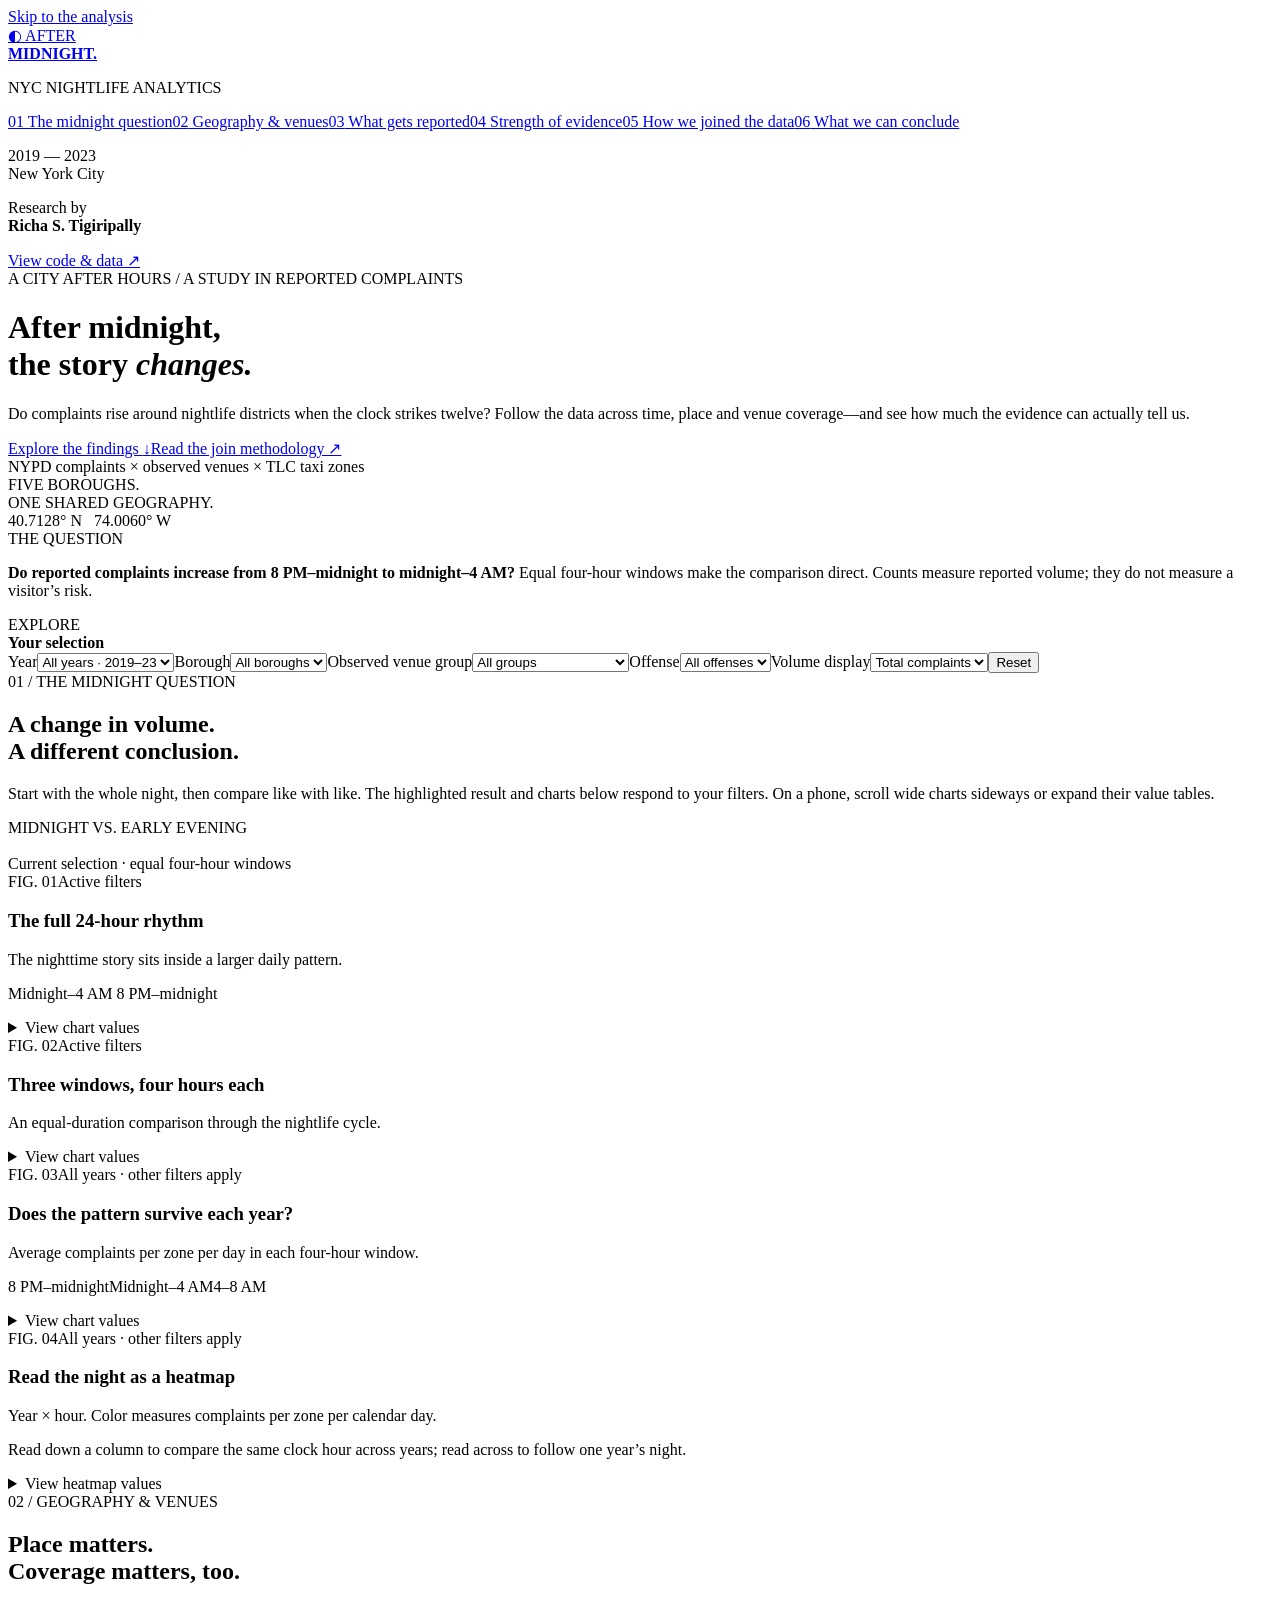
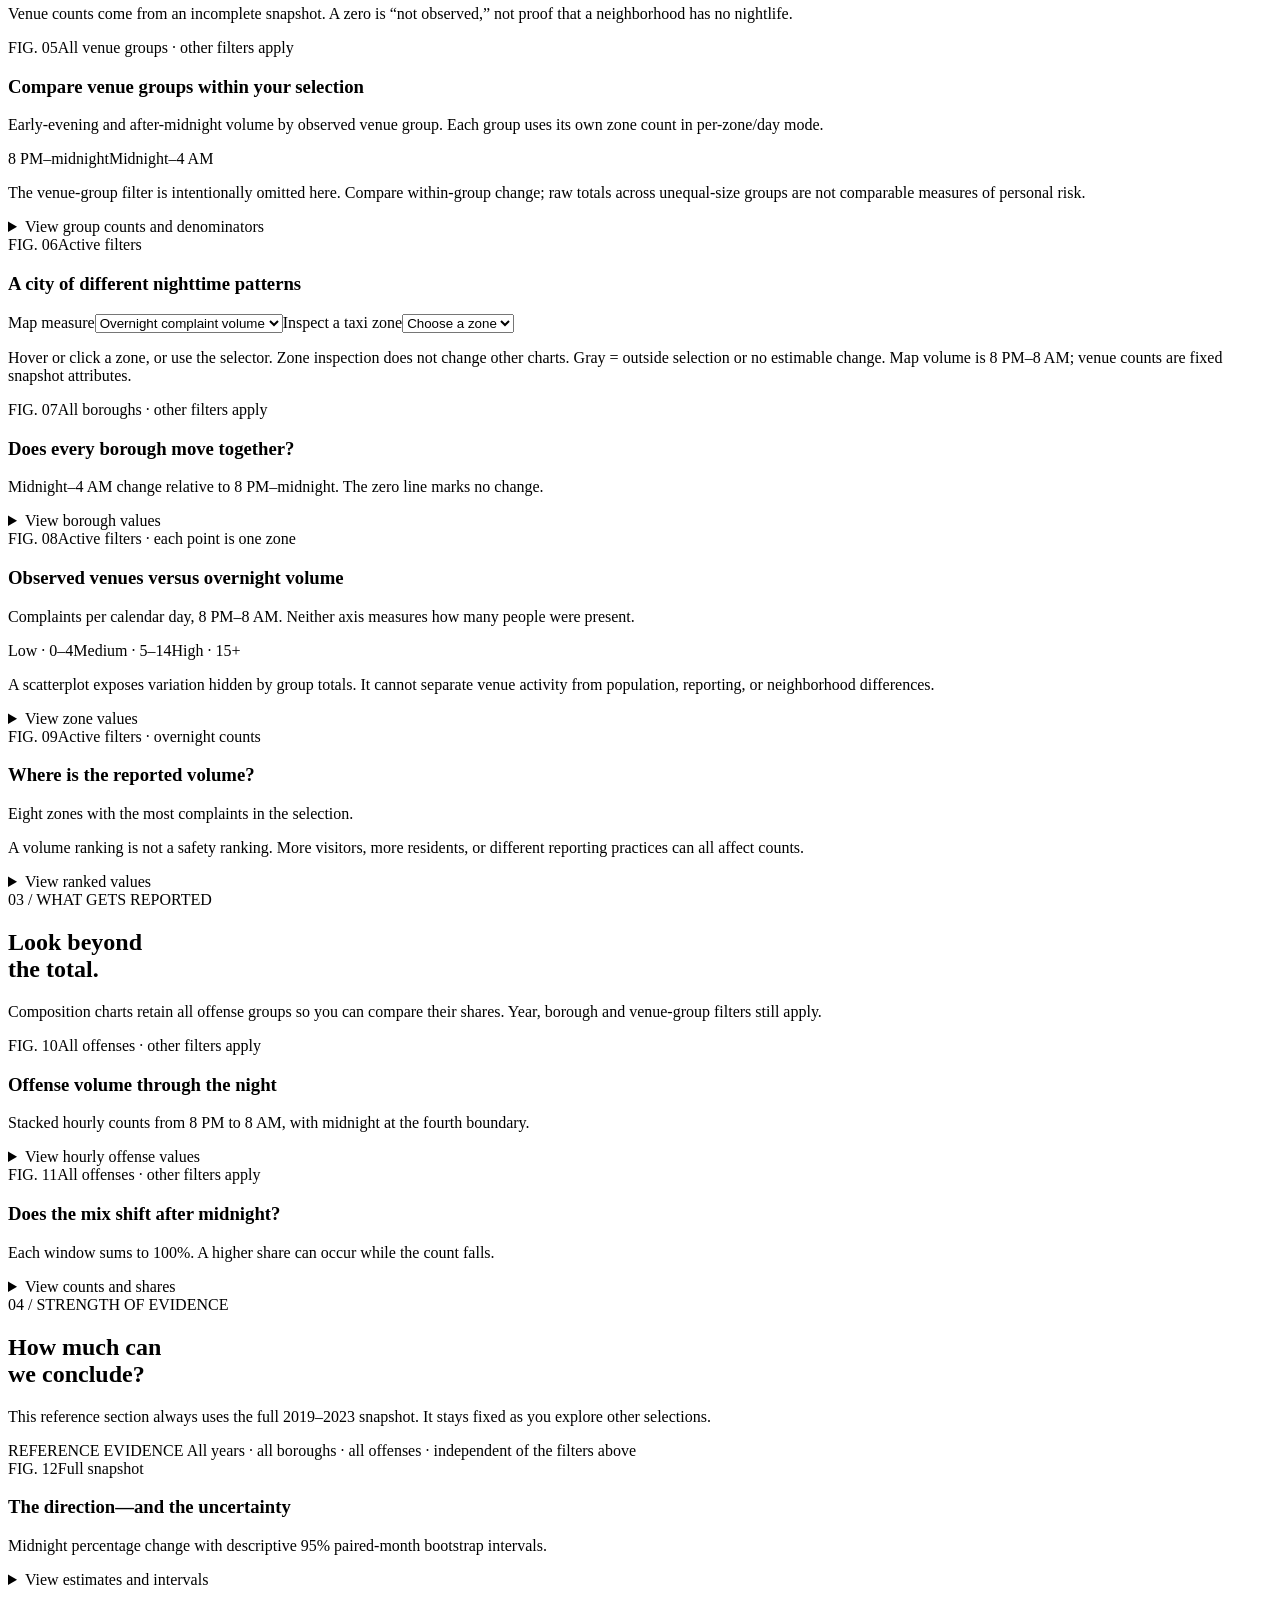
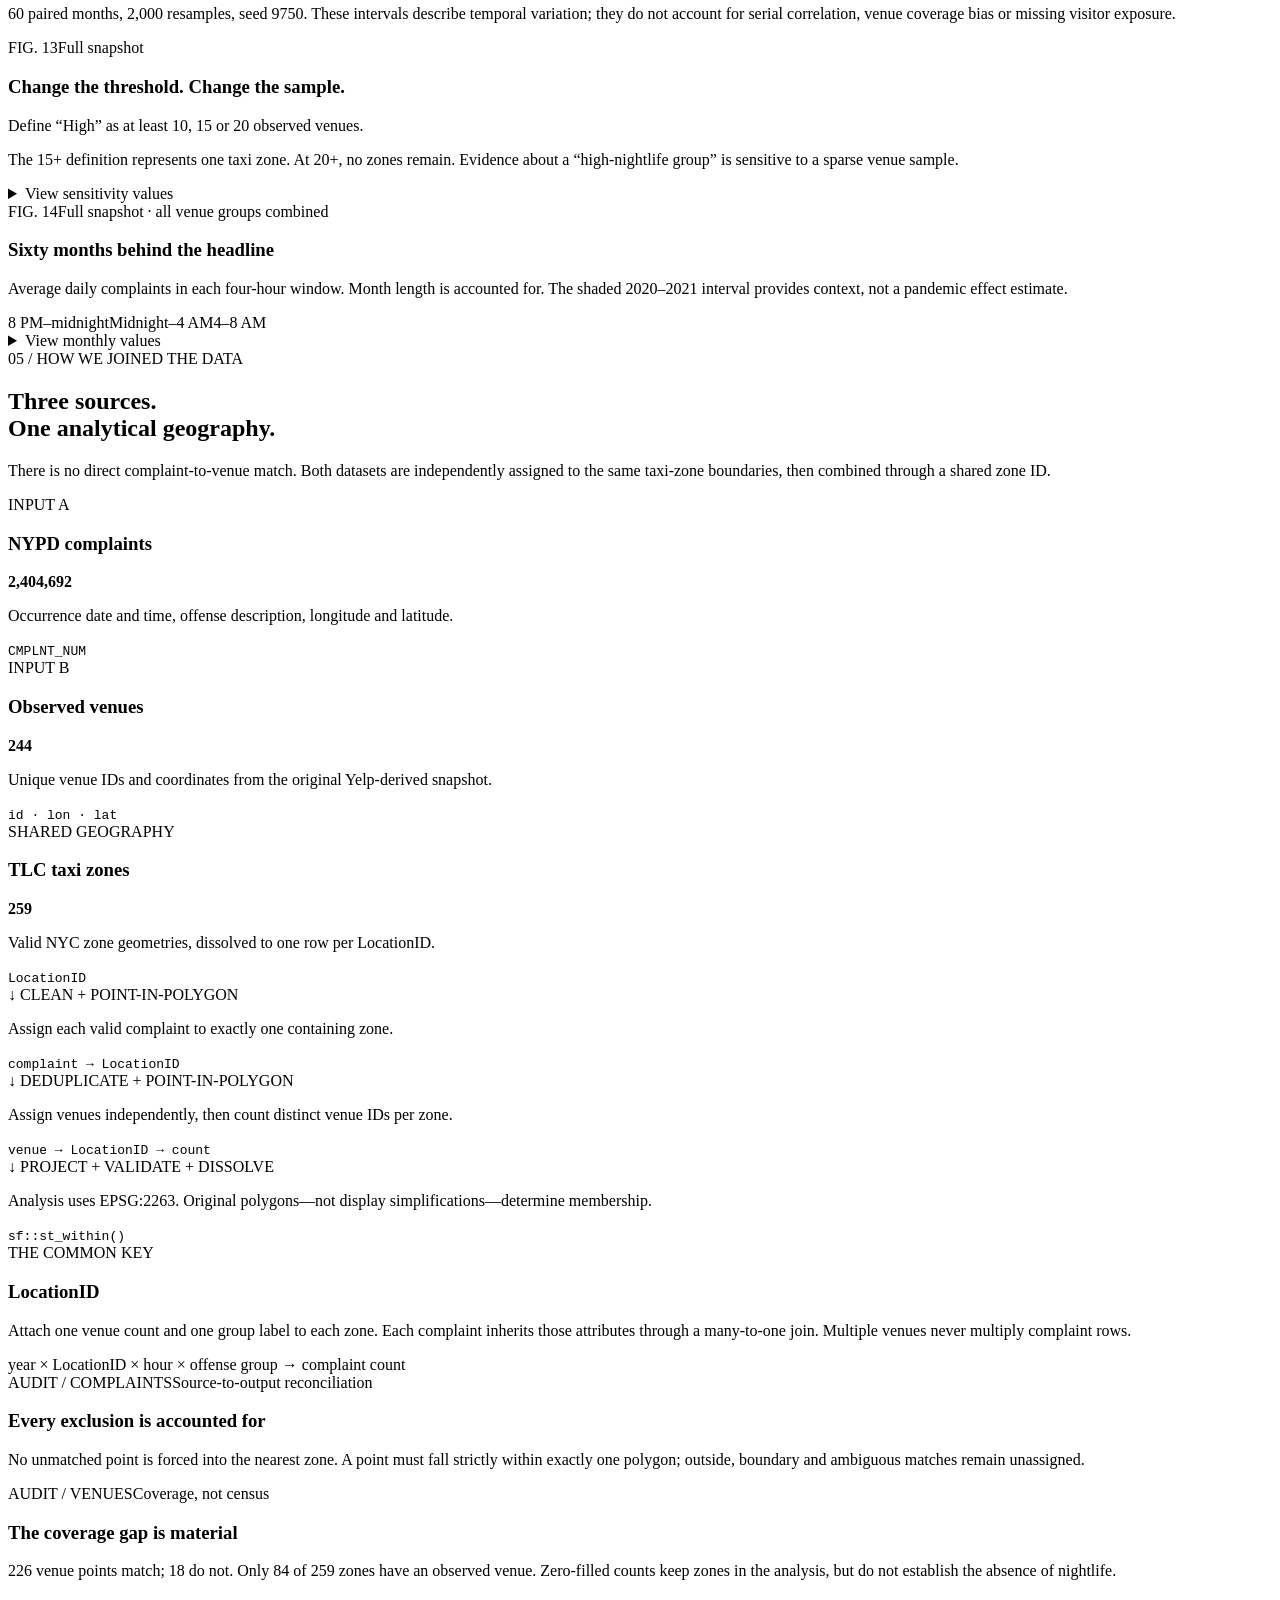
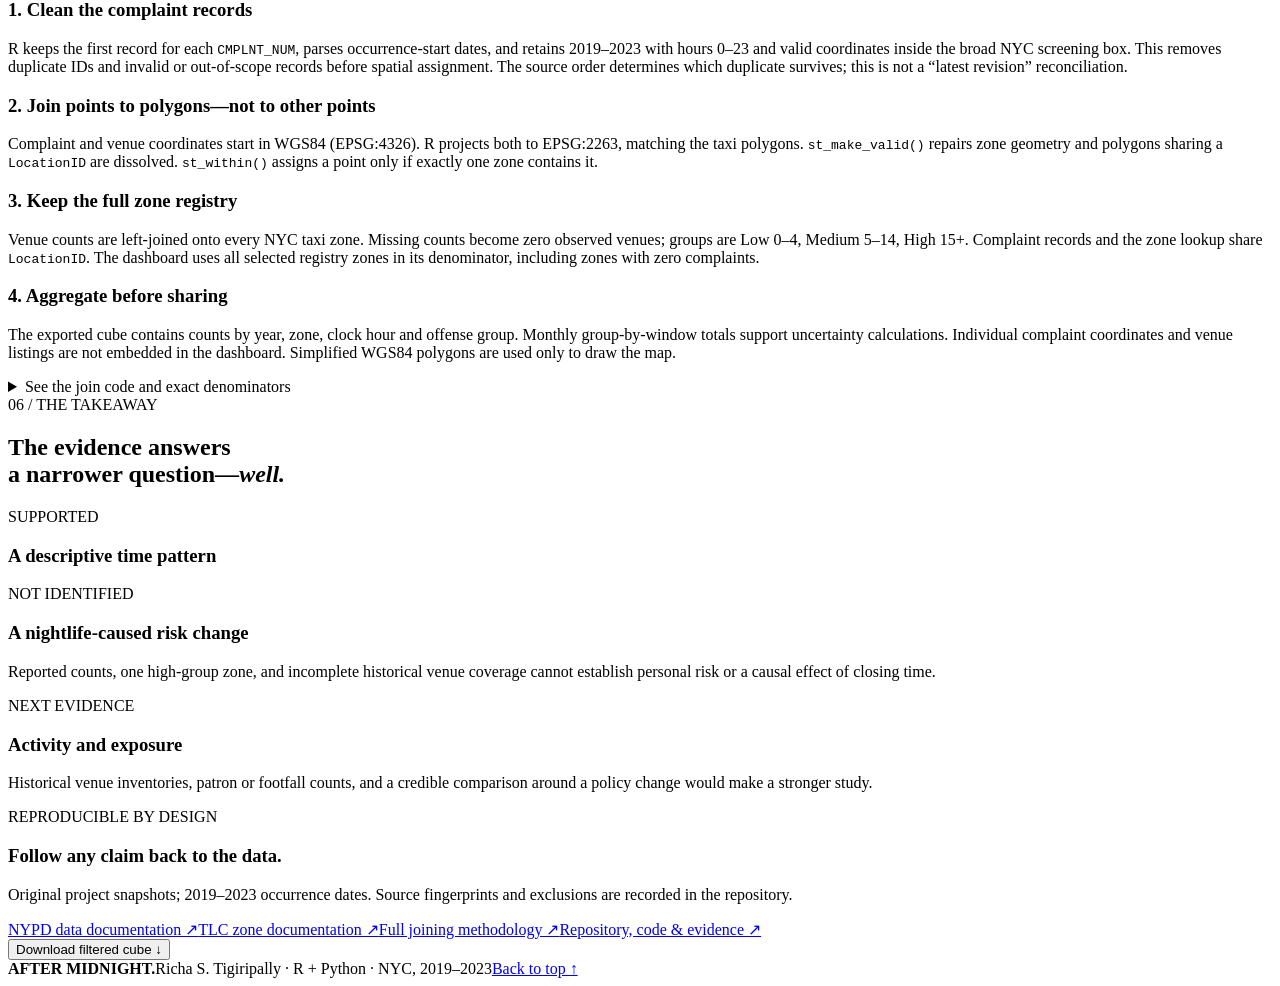
==== commit 98359c96: "Integrate latest main and preserve filtered cohort comparison and join documentation" ====
--- a/python/dashboard.html
+++ b/python/dashboard.html
@@ -15,15 +15,15 @@
 <article class="panel span-7"><div class="panel-top"><span class="figure-no">FIG. 03</span><span class="scope">All years · other filters apply</span></div><h3>Does the pattern survive each year?</h3><p class="chart-deck">Average complaints per zone per day in each four-hour window.</p><div class="legend"><span><i class="swatch amber"></i>8 PM–midnight</span><span><i class="swatch teal"></i>Midnight–4 AM</span><span><i class="swatch lavender"></i>4–8 AM</span></div><div id="annual" class="chart"></div><p id="annualNote" class="chart-insight"></p><details class="chart-data"><summary>View chart values</summary><div id="annualTable"></div></details></article>
 <article class="panel span-5"><div class="panel-top"><span class="figure-no">FIG. 04</span><span class="scope">All years · other filters apply</span></div><h3>Read the night as a heatmap</h3><p class="chart-deck">Year × hour. Color measures complaints per zone per calendar day.</p><div id="heatmap" class="chart"></div><div id="heatLegend" class="scale-legend"></div><p class="chart-insight">Read down a column to compare the same clock hour across years; read across to follow one year’s night.</p><details class="chart-data"><summary>View heatmap values</summary><div id="heatTable"></div></details></article></div></section>
 <section id="geography" class="chapter"><div class="chapter-title"><div><span class="section-tag">02 / GEOGRAPHY & VENUES</span><h2>Place matters.<br>Coverage matters, too.</h2></div><p>Venue counts come from an incomplete snapshot. A zero is “not observed,” not proof that a neighborhood has no nightlife.</p></div>
-<div class="chart-grid"><article class="panel span-7"><div class="panel-top"><span class="figure-no">FIG. 05</span><span class="scope">Active filters</span></div><h3>A city of different nighttime patterns</h3><div class="map-controls"><label>Map measure<select id="mapMetric"><option value="count">Overnight complaint volume</option><option value="change">Midnight change (%)</option><option value="venues">Observed venue count</option></select></label><label>Inspect a taxi zone<select id="zoneFocus"><option value="">Choose a zone</option></select></label></div><div id="map" class="chart map-chart"></div><div id="mapLegend" class="scale-legend"></div><div id="zoneDetail" class="zone-detail"></div><p class="footnote">Hover or click a zone, or use the selector. Zone inspection does not change other charts. Gray = outside selection or no estimable change. Map volume is 8 PM–8 AM; venue counts are fixed snapshot attributes.</p></article>
-<article class="panel span-5"><div class="panel-top"><span class="figure-no">FIG. 06</span><span class="scope">All boroughs · other filters apply</span></div><h3>Does every borough move together?</h3><p class="chart-deck">Midnight–4 AM change relative to 8 PM–midnight. The zero line marks no change.</p><div id="boroughChart" class="chart"></div><p id="boroughNote" class="chart-insight"></p><details class="chart-data"><summary>View borough values</summary><div id="boroughTable"></div></details></article>
-<article class="panel span-7"><div class="panel-top"><span class="figure-no">FIG. 07</span><span class="scope">Active filters · each point is one zone</span></div><h3>Observed venues versus overnight volume</h3><p class="chart-deck">Complaints per calendar day, 8 PM–8 AM. Neither axis measures how many people were present.</p><div id="scatter" class="chart"></div><div class="legend"><span><i class="swatch teal"></i>Low · 0–4</span><span><i class="swatch amber"></i>Medium · 5–14</span><span><i class="swatch lavender"></i>High · 15+</span></div><p class="chart-insight">A scatterplot exposes variation hidden by group totals. It cannot separate venue activity from population, reporting, or neighborhood differences.</p><details class="chart-data"><summary>View zone values</summary><div id="scatterTable"></div></details></article>
-<article class="panel span-5"><div class="panel-top"><span class="figure-no">FIG. 08</span><span class="scope">Active filters · overnight counts</span></div><h3>Where is the reported volume?</h3><p class="chart-deck">Eight zones with the most complaints in the selection.</p><div id="ranking" class="chart"></div><p class="chart-insight">A volume ranking is not a safety ranking. More visitors, more residents, or different reporting practices can all affect counts.</p><details class="chart-data"><summary>View ranked values</summary><div id="rankingTable"></div></details></article></div></section>
-<section id="offenses" class="chapter"><div class="chapter-title"><div><span class="section-tag">03 / WHAT GETS REPORTED</span><h2>Look beyond<br>the total.</h2></div><p>Composition charts retain all offense groups so you can compare their shares. Year, borough and venue-group filters still apply.</p></div><div class="chart-grid"><article class="panel span-7"><div class="panel-top"><span class="figure-no">FIG. 09</span><span class="scope">All offenses · other filters apply</span></div><h3>Offense volume through the night</h3><p class="chart-deck">Stacked hourly counts from 8 PM to 8 AM, with midnight at the fourth boundary.</p><div id="crimeLegend" class="legend"></div><div id="offenseHours" class="chart"></div><p id="offenseNote" class="chart-insight"></p><details class="chart-data"><summary>View hourly offense values</summary><div id="offenseHoursTable"></div></details></article><article class="panel span-5"><div class="panel-top"><span class="figure-no">FIG. 10</span><span class="scope">All offenses · other filters apply</span></div><h3>Does the mix shift after midnight?</h3><p class="chart-deck">Each window sums to 100%. A higher share can occur while the count falls.</p><div id="composition" class="chart"></div><p id="compositionNote" class="chart-insight"></p><details class="chart-data"><summary>View counts and shares</summary><div id="compositionTable"></div></details></article></div></section>
+<div class="chart-grid"><article class="panel span-12"><div class="panel-top"><span class="figure-no">FIG. 05</span><span class="scope">All venue groups · other filters apply</span></div><h3>Compare venue groups within your selection</h3><p class="chart-deck">Early-evening and after-midnight volume by observed venue group. Each group uses its own zone count in per-zone/day mode.</p><div class="legend"><span><i class="swatch amber"></i>8 PM–midnight</span><span><i class="swatch teal"></i>Midnight–4 AM</span></div><div id="cohortComparison" class="chart"></div><p class="chart-insight">The venue-group filter is intentionally omitted here. Compare within-group change; raw totals across unequal-size groups are not comparable measures of personal risk.</p><details class="chart-data"><summary>View group counts and denominators</summary><div id="cohortComparisonTable"></div></details></article><article class="panel span-7"><div class="panel-top"><span class="figure-no">FIG. 06</span><span class="scope">Active filters</span></div><h3>A city of different nighttime patterns</h3><div class="map-controls"><label>Map measure<select id="mapMetric"><option value="count">Overnight complaint volume</option><option value="change">Midnight change (%)</option><option value="venues">Observed venue count</option></select></label><label>Inspect a taxi zone<select id="zoneFocus"><option value="">Choose a zone</option></select></label></div><div id="map" class="chart map-chart"></div><div id="mapLegend" class="scale-legend"></div><div id="zoneDetail" class="zone-detail"></div><p class="footnote">Hover or click a zone, or use the selector. Zone inspection does not change other charts. Gray = outside selection or no estimable change. Map volume is 8 PM–8 AM; venue counts are fixed snapshot attributes.</p></article>
+<article class="panel span-5"><div class="panel-top"><span class="figure-no">FIG. 07</span><span class="scope">All boroughs · other filters apply</span></div><h3>Does every borough move together?</h3><p class="chart-deck">Midnight–4 AM change relative to 8 PM–midnight. The zero line marks no change.</p><div id="boroughChart" class="chart"></div><p id="boroughNote" class="chart-insight"></p><details class="chart-data"><summary>View borough values</summary><div id="boroughTable"></div></details></article>
+<article class="panel span-7"><div class="panel-top"><span class="figure-no">FIG. 08</span><span class="scope">Active filters · each point is one zone</span></div><h3>Observed venues versus overnight volume</h3><p class="chart-deck">Complaints per calendar day, 8 PM–8 AM. Neither axis measures how many people were present.</p><div id="scatter" class="chart"></div><div class="legend"><span><i class="swatch teal"></i>Low · 0–4</span><span><i class="swatch amber"></i>Medium · 5–14</span><span><i class="swatch lavender"></i>High · 15+</span></div><p class="chart-insight">A scatterplot exposes variation hidden by group totals. It cannot separate venue activity from population, reporting, or neighborhood differences.</p><details class="chart-data"><summary>View zone values</summary><div id="scatterTable"></div></details></article>
+<article class="panel span-5"><div class="panel-top"><span class="figure-no">FIG. 09</span><span class="scope">Active filters · overnight counts</span></div><h3>Where is the reported volume?</h3><p class="chart-deck">Eight zones with the most complaints in the selection.</p><div id="ranking" class="chart"></div><p class="chart-insight">A volume ranking is not a safety ranking. More visitors, more residents, or different reporting practices can all affect counts.</p><details class="chart-data"><summary>View ranked values</summary><div id="rankingTable"></div></details></article></div></section>
+<section id="offenses" class="chapter"><div class="chapter-title"><div><span class="section-tag">03 / WHAT GETS REPORTED</span><h2>Look beyond<br>the total.</h2></div><p>Composition charts retain all offense groups so you can compare their shares. Year, borough and venue-group filters still apply.</p></div><div class="chart-grid"><article class="panel span-7"><div class="panel-top"><span class="figure-no">FIG. 10</span><span class="scope">All offenses · other filters apply</span></div><h3>Offense volume through the night</h3><p class="chart-deck">Stacked hourly counts from 8 PM to 8 AM, with midnight at the fourth boundary.</p><div id="crimeLegend" class="legend"></div><div id="offenseHours" class="chart"></div><p id="offenseNote" class="chart-insight"></p><details class="chart-data"><summary>View hourly offense values</summary><div id="offenseHoursTable"></div></details></article><article class="panel span-5"><div class="panel-top"><span class="figure-no">FIG. 11</span><span class="scope">All offenses · other filters apply</span></div><h3>Does the mix shift after midnight?</h3><p class="chart-deck">Each window sums to 100%. A higher share can occur while the count falls.</p><div id="composition" class="chart"></div><p id="compositionNote" class="chart-insight"></p><details class="chart-data"><summary>View counts and shares</summary><div id="compositionTable"></div></details></article></div></section>
 <section id="evidence" class="chapter"><div class="chapter-title"><div><span class="section-tag">04 / STRENGTH OF EVIDENCE</span><h2>How much can<br>we conclude?</h2></div><p>This reference section always uses the full 2019–2023 snapshot. It stays fixed as you explore other selections.</p></div><div class="reference-banner">REFERENCE EVIDENCE <span>All years · all boroughs · all offenses · independent of the filters above</span></div>
-<div class="chart-grid"><article class="panel span-7"><div class="panel-top"><span class="figure-no">FIG. 11</span><span class="scope">Full snapshot</span></div><h3>The direction—and the uncertainty</h3><p class="chart-deck">Midnight percentage change with descriptive 95% paired-month bootstrap intervals.</p><div id="forest" class="chart"></div><p id="forestNote" class="chart-insight"></p><details class="chart-data"><summary>View estimates and intervals</summary><div id="forestTable"></div></details><p class="footnote">60 paired months, 2,000 resamples, seed 9750. These intervals describe temporal variation; they do not account for serial correlation, venue coverage bias or missing visitor exposure.</p></article>
-<article class="panel span-5"><div class="panel-top"><span class="figure-no">FIG. 12</span><span class="scope">Full snapshot</span></div><h3>Change the threshold. Change the sample.</h3><p class="chart-deck">Define “High” as at least 10, 15 or 20 observed venues.</p><div id="sensitivity" class="chart"></div><p class="chart-insight">The 15+ definition represents one taxi zone. At 20+, no zones remain. Evidence about a “high-nightlife group” is sensitive to a sparse venue sample.</p><details class="chart-data"><summary>View sensitivity values</summary><div id="sensitivityTable"></div></details></article>
-<article class="panel span-12"><div class="panel-top"><span class="figure-no">FIG. 13</span><span class="scope">Full snapshot · all venue groups combined</span></div><h3>Sixty months behind the headline</h3><p class="chart-deck">Average daily complaints in each four-hour window. Month length is accounted for. The shaded 2020–2021 interval provides context, not a pandemic effect estimate.</p><div class="legend"><span><i class="swatch amber"></i>8 PM–midnight</span><span><i class="swatch teal"></i>Midnight–4 AM</span><span><i class="swatch lavender"></i>4–8 AM</span></div><div id="monthlyChart" class="chart"></div><details class="chart-data"><summary>View monthly values</summary><div id="monthlyTable"></div></details></article></div></section>
+<div class="chart-grid"><article class="panel span-7"><div class="panel-top"><span class="figure-no">FIG. 12</span><span class="scope">Full snapshot</span></div><h3>The direction—and the uncertainty</h3><p class="chart-deck">Midnight percentage change with descriptive 95% paired-month bootstrap intervals.</p><div id="forest" class="chart"></div><p id="forestNote" class="chart-insight"></p><details class="chart-data"><summary>View estimates and intervals</summary><div id="forestTable"></div></details><p class="footnote">60 paired months, 2,000 resamples, seed 9750. These intervals describe temporal variation; they do not account for serial correlation, venue coverage bias or missing visitor exposure.</p></article>
+<article class="panel span-5"><div class="panel-top"><span class="figure-no">FIG. 13</span><span class="scope">Full snapshot</span></div><h3>Change the threshold. Change the sample.</h3><p class="chart-deck">Define “High” as at least 10, 15 or 20 observed venues.</p><div id="sensitivity" class="chart"></div><p class="chart-insight">The 15+ definition represents one taxi zone. At 20+, no zones remain. Evidence about a “high-nightlife group” is sensitive to a sparse venue sample.</p><details class="chart-data"><summary>View sensitivity values</summary><div id="sensitivityTable"></div></details></article>
+<article class="panel span-12"><div class="panel-top"><span class="figure-no">FIG. 14</span><span class="scope">Full snapshot · all venue groups combined</span></div><h3>Sixty months behind the headline</h3><p class="chart-deck">Average daily complaints in each four-hour window. Month length is accounted for. The shaded 2020–2021 interval provides context, not a pandemic effect estimate.</p><div class="legend"><span><i class="swatch amber"></i>8 PM–midnight</span><span><i class="swatch teal"></i>Midnight–4 AM</span><span><i class="swatch lavender"></i>4–8 AM</span></div><div id="monthlyChart" class="chart"></div><details class="chart-data"><summary>View monthly values</summary><div id="monthlyTable"></div></details></article></div></section>
 <section id="methods" class="chapter"><div class="chapter-title"><div><span class="section-tag">05 / HOW WE JOINED THE DATA</span><h2>Three sources.<br>One analytical geography.</h2></div><p>There is no direct complaint-to-venue match. Both datasets are independently assigned to the same taxi-zone boundaries, then combined through a shared zone ID.</p></div>
 <div class="join-diagram" aria-label="Data joining workflow"><div class="source-box"><span class="step">INPUT A</span><h3>NYPD complaints</h3><strong>2,404,692</strong><p>Occurrence date and time, offense description, longitude and latitude.</p><code>CMPLNT_NUM</code></div><div class="source-box"><span class="step">INPUT B</span><h3>Observed venues</h3><strong>244</strong><p>Unique venue IDs and coordinates from the original Yelp-derived snapshot.</p><code>id · lon · lat</code></div><div class="source-box geography"><span class="step">SHARED GEOGRAPHY</span><h3>TLC taxi zones</h3><strong>259</strong><p>Valid NYC zone geometries, dissolved to one row per LocationID.</p><code>LocationID</code></div><div class="join-operation"><span>↓ CLEAN + POINT-IN-POLYGON</span><p>Assign each valid complaint to exactly one containing zone.</p><code>complaint → LocationID</code></div><div class="join-operation"><span>↓ DEDUPLICATE + POINT-IN-POLYGON</span><p>Assign venues independently, then count distinct venue IDs per zone.</p><code>venue → LocationID → count</code></div><div class="join-operation"><span>↓ PROJECT + VALIDATE + DISSOLVE</span><p>Analysis uses EPSG:2263. Original polygons—not display simplifications—determine membership.</p><code>sf::st_within()</code></div><div class="joined-box"><span class="step">THE COMMON KEY</span><h3>LocationID</h3><p>Attach one venue count and one group label to each zone. Each complaint inherits those attributes through a many-to-one join. Multiple venues never multiply complaint rows.</p><div class="schema">year × LocationID × hour × offense group → complaint count</div></div></div>
 <div class="chart-grid"><article class="panel span-7"><div class="panel-top"><span class="figure-no">AUDIT / COMPLAINTS</span><span class="scope">Source-to-output reconciliation</span></div><h3>Every exclusion is accounted for</h3><div id="auditFlow"></div><p class="chart-insight">No unmatched point is forced into the nearest zone. A point must fall strictly within exactly one polygon; outside, boundary and ambiguous matches remain unassigned.</p></article><article class="panel span-5"><div class="panel-top"><span class="figure-no">AUDIT / VENUES</span><span class="scope">Coverage, not census</span></div><h3>The coverage gap is material</h3><div id="venueCoverage"></div><p class="chart-insight">226 venue points match; 18 do not. Only 84 of 259 zones have an observed venue. Zero-filled counts keep zones in the analysis, but do not establish the absence of nightlife.</p></article></div>
